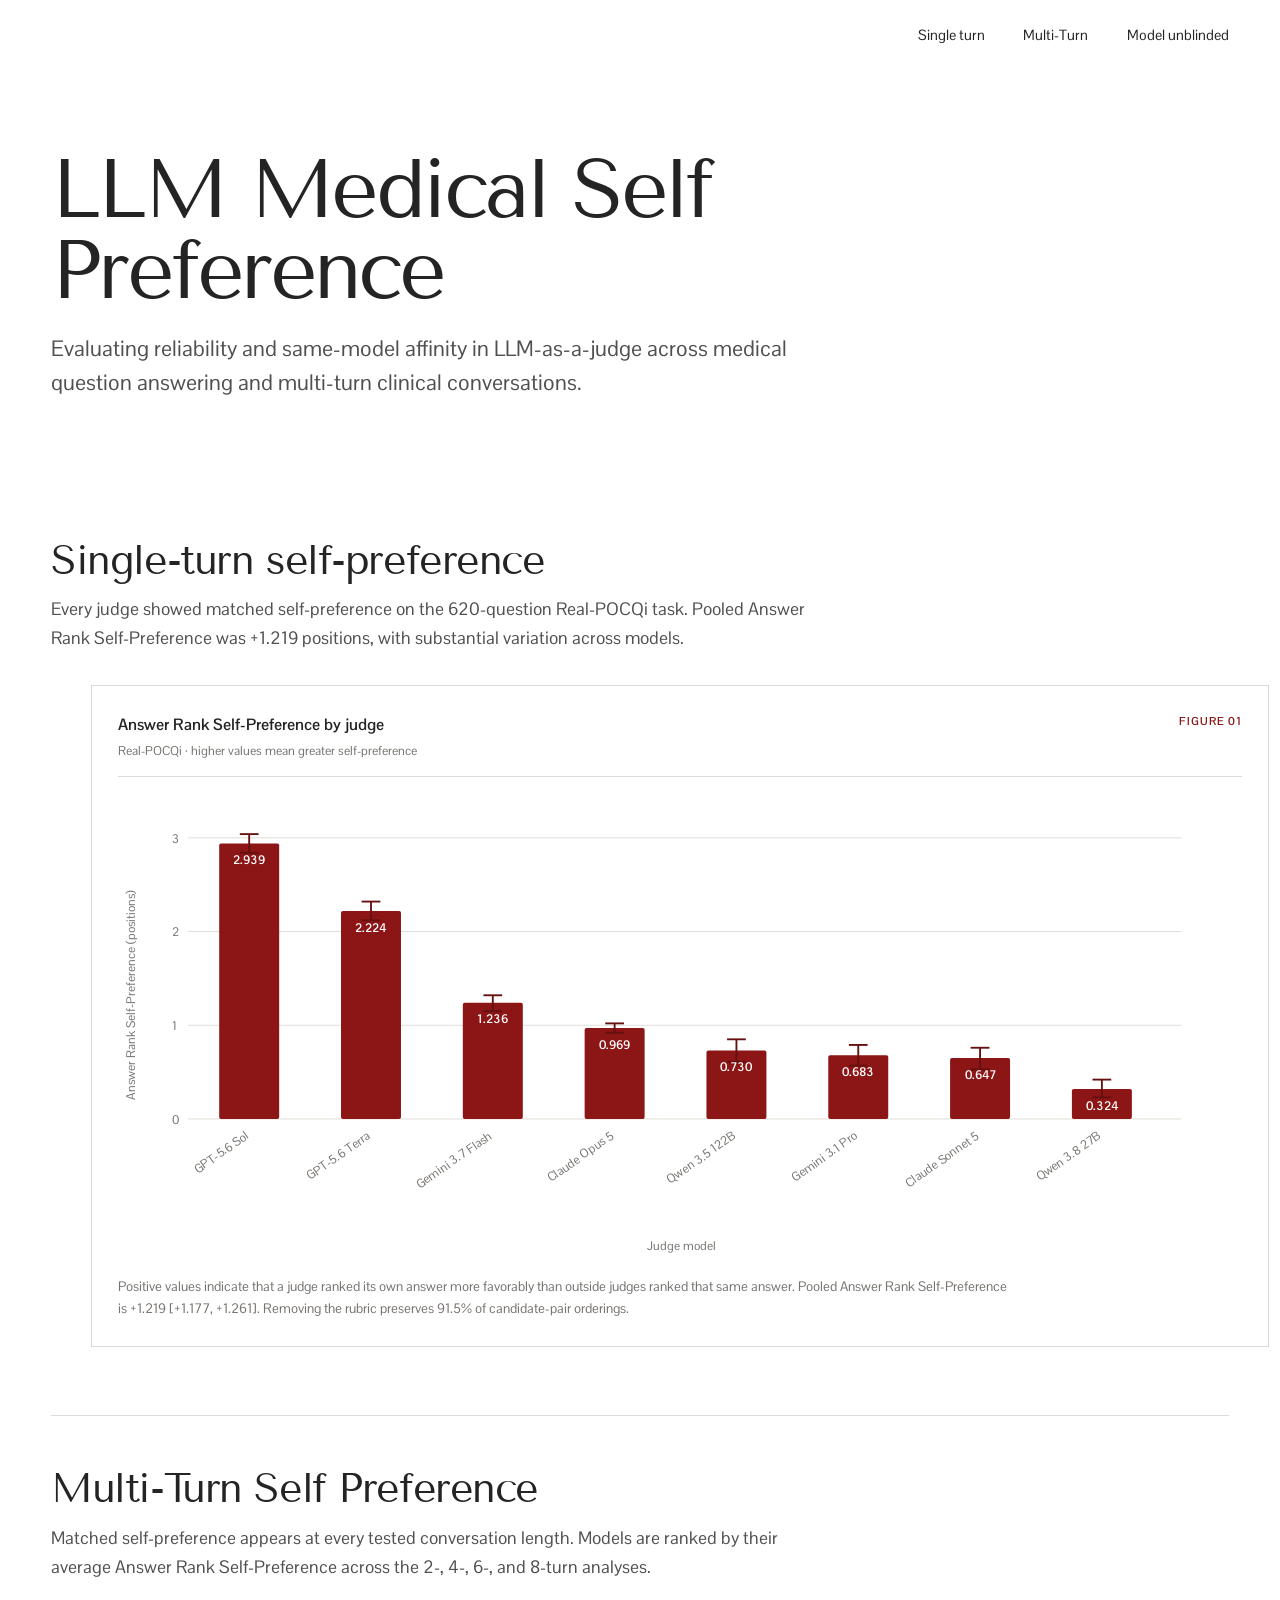
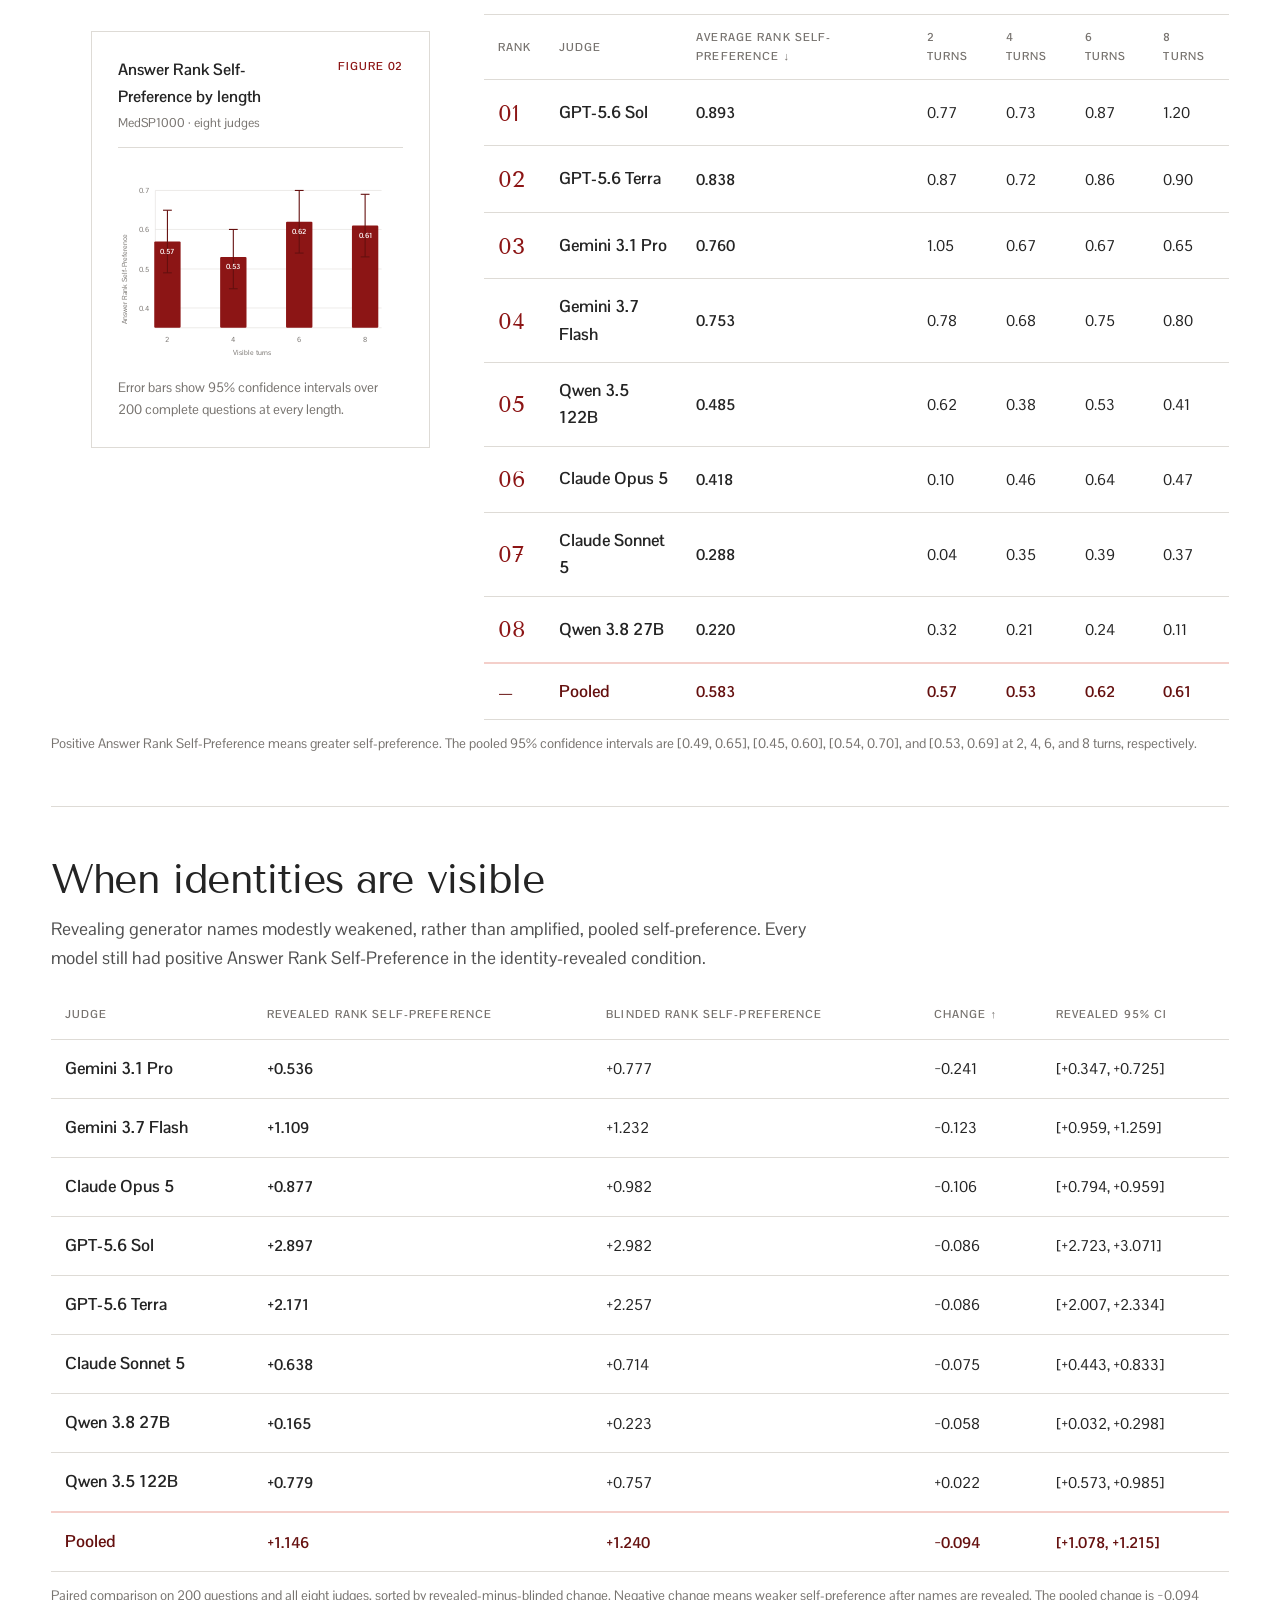
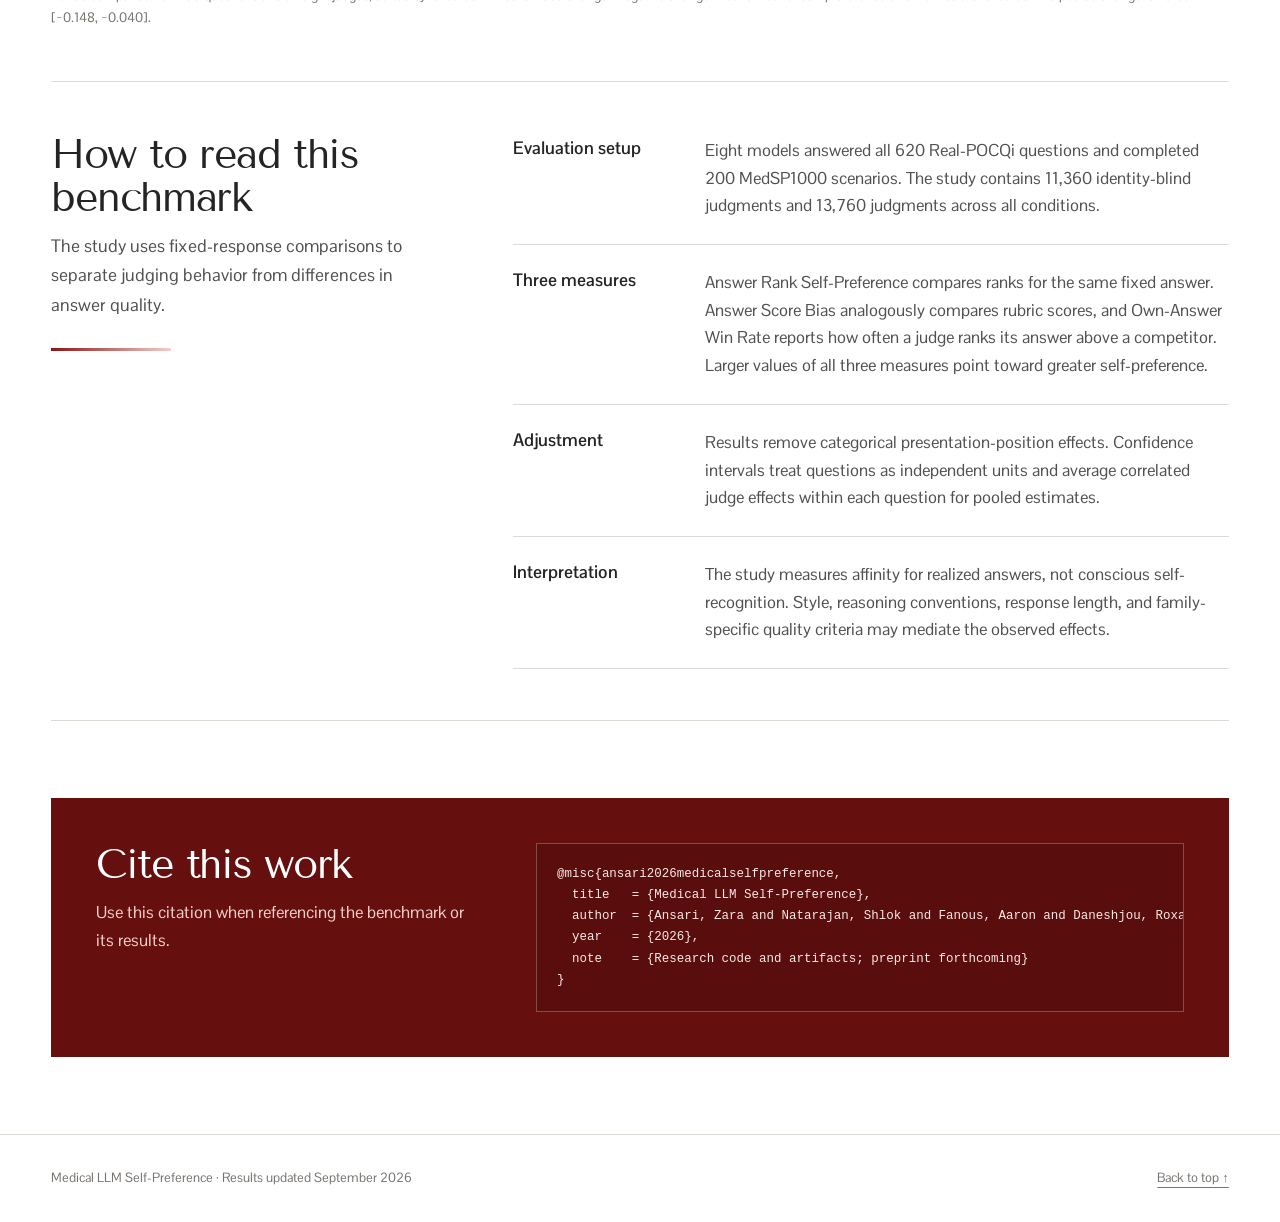
==== src/leaderboard/index.html @ d9c31283 "Update self-preference leaderboard results" ====
<!doctype html>
<html lang="en">
  <head>
    <meta charset="utf-8" />
    <meta name="viewport" content="width=device-width, initial-scale=1" />
    <meta
      name="description"
      content="Medical LLM self-preference results across Real-POCQi and MedSP1000."
    />
    <title>Self-Preference Leaderboard</title>
    <link rel="stylesheet" href="styles.css" />
  </head>
  <body>
    <a class="skip-link" href="#main-content">Skip to content</a>

    <header class="site-header">
      <nav class="site-nav" aria-label="Primary navigation">
        <a href="#single-turn">Single turn</a>
        <a href="#multi-turn">Multi-Turn</a>
        <a href="#unblinded">Model unblinded</a>
      </nav>
    </header>

    <main id="main-content">
      <section class="hero" id="top" aria-labelledby="page-title">
        <div class="hero__copy">
          <h1 id="page-title">LLM Medical Self Preference</h1>
          <p class="hero__intro">
            Evaluating reliability and same-model affinity in LLM-as-a-judge
            across medical question answering and multi-turn clinical conversations.
          </p>
        </div>
      </section>

      <section class="section" id="single-turn" aria-labelledby="single-turn-title">
        <div class="section-heading">
          <h2 id="single-turn-title">Single-turn self-preference</h2>
          <p>
            Every judge showed matched self-preference on the 620-question
            Real-POCQi task. Pooled Answer Rank Self-Preference was +1.219
            positions, with substantial variation across models.
          </p>
        </div>

        <figure class="figure-card figure-card--full">
          <figcaption>
            <span>
              <strong>Answer Rank Self-Preference by judge</strong>
              <small>Real-POCQi · higher values mean greater self-preference</small>
            </span>
            <span class="figure-number">Figure 01</span>
          </figcaption>

          <svg class="chart chart--wide" viewBox="0 0 1200 500" role="img" aria-labelledby="bar-title bar-desc">
            <title id="bar-title">Vertical bar chart of single-turn Answer Rank Self-Preference by model</title>
            <desc id="bar-desc">GPT-5.6 Sol has the largest Answer Rank Self-Preference at 2.939 positions and Qwen 3.8 27B the smallest at 0.324 positions. Error bars show 95% confidence intervals.</desc>
            <g class="chart__grid">
              <line x1="75" y1="350" x2="1135" y2="350" />
              <line x1="75" y1="250" x2="1135" y2="250" />
              <line x1="75" y1="150" x2="1135" y2="150" />
              <line x1="75" y1="50" x2="1135" y2="50" />
            </g>
            <g class="chart__bars">
              <rect class="bar bar--strong" x="108" y="56" width="64" height="294" rx="2" />
              <rect class="bar bar--strong" x="238" y="128" width="64" height="222" rx="2" />
              <rect class="bar bar--strong" x="368" y="226" width="64" height="124" rx="2" />
              <rect class="bar bar--strong" x="498" y="253" width="64" height="97" rx="2" />
              <rect class="bar bar--strong" x="628" y="277" width="64" height="73" rx="2" />
              <rect class="bar bar--strong" x="758" y="282" width="64" height="68" rx="2" />
              <rect class="bar bar--strong" x="888" y="285" width="64" height="65" rx="2" />
              <rect class="bar bar--strong" x="1018" y="318" width="64" height="32" rx="2" />
            </g>
            <g class="chart__intervals">
              <line x1="140" y1="46" x2="140" y2="66" /><line x1="130" y1="46" x2="150" y2="46" /><line x1="130" y1="66" x2="150" y2="66" />
              <line x1="270" y1="118" x2="270" y2="138" /><line x1="260" y1="118" x2="280" y2="118" /><line x1="260" y1="138" x2="280" y2="138" />
              <line x1="400" y1="218" x2="400" y2="235" /><line x1="390" y1="218" x2="410" y2="218" /><line x1="390" y1="235" x2="410" y2="235" />
              <line x1="530" y1="248" x2="530" y2="258" /><line x1="520" y1="248" x2="540" y2="248" /><line x1="520" y1="258" x2="540" y2="258" />
              <line x1="660" y1="265" x2="660" y2="289" /><line x1="650" y1="265" x2="670" y2="265" /><line x1="650" y1="289" x2="670" y2="289" />
              <line x1="790" y1="271" x2="790" y2="293" /><line x1="780" y1="271" x2="800" y2="271" /><line x1="780" y1="293" x2="800" y2="293" />
              <line x1="920" y1="274" x2="920" y2="297" /><line x1="910" y1="274" x2="930" y2="274" /><line x1="910" y1="297" x2="930" y2="297" />
              <line x1="1050" y1="308" x2="1050" y2="327" /><line x1="1040" y1="308" x2="1060" y2="308" /><line x1="1040" y1="327" x2="1060" y2="327" />
            </g>
            <g class="chart__bar-values">
              <text x="140" y="78">2.939</text><text x="270" y="150">2.224</text>
              <text x="400" y="248">1.236</text><text x="530" y="275">0.969</text>
              <text x="660" y="299">0.730</text><text x="790" y="304">0.683</text>
              <text x="920" y="307">0.647</text><text x="1050" y="340">0.324</text>
            </g>
            <g class="chart__labels">
              <text x="58" y="355">0</text><text x="58" y="255">1</text>
              <text x="58" y="155">2</text><text x="58" y="55">3</text>
              <text x="140" y="370" text-anchor="end" transform="rotate(-35 140 370)">GPT-5.6 Sol</text>
              <text x="270" y="370" text-anchor="end" transform="rotate(-35 270 370)">GPT-5.6 Terra</text>
              <text x="400" y="370" text-anchor="end" transform="rotate(-35 400 370)">Gemini 3.7 Flash</text>
              <text x="530" y="370" text-anchor="end" transform="rotate(-35 530 370)">Claude Opus 5</text>
              <text x="660" y="370" text-anchor="end" transform="rotate(-35 660 370)">Qwen 3.5 122B</text>
              <text x="790" y="370" text-anchor="end" transform="rotate(-35 790 370)">Gemini 3.1 Pro</text>
              <text x="920" y="370" text-anchor="end" transform="rotate(-35 920 370)">Claude Sonnet 5</text>
              <text x="1050" y="370" text-anchor="end" transform="rotate(-35 1050 370)">Qwen 3.8 27B</text>
              <text x="565" y="490">Judge model</text>
              <text transform="translate(18 330) rotate(-90)">Answer Rank Self-Preference (positions)</text>
            </g>
          </svg>
          <p class="figure-caption">
            Positive values indicate that a judge ranked its own answer more
            favorably than outside judges ranked that same answer. Pooled Answer
            Rank Self-Preference is +1.219 [+1.177, +1.261]. Removing the rubric
            preserves 91.5% of candidate-pair orderings.
          </p>
        </figure>
      </section>

      <section class="section" id="multi-turn" aria-labelledby="multi-turn-title">
        <div class="section-heading">
          <h2 id="multi-turn-title">Multi-Turn Self Preference</h2>
          <p>
            Matched self-preference appears at every tested conversation length.
            Models are ranked by their average Answer Rank Self-Preference
            across the 2-, 4-, 6-, and 8-turn analyses.
          </p>
        </div>

        <div class="result-layout">
          <figure class="figure-card">
            <figcaption>
              <span><strong>Answer Rank Self-Preference by length</strong><small>MedSP1000 · eight judges</small></span>
              <span class="figure-number">Figure 02</span>
            </figcaption>
            <svg class="chart" viewBox="0 0 520 360" role="img" aria-labelledby="turn-title turn-desc">
              <title id="turn-title">Bar chart of Answer Rank Self-Preference by visible conversation turns</title>
              <desc id="turn-desc">Answer Rank Self-Preference is 0.57 at two turns, 0.53 at four, 0.62 at six, and 0.61 at eight turns.</desc>
              <g class="chart__grid">
                <line x1="68" y1="50" x2="68" y2="300" /><line x1="68" y1="300" x2="480" y2="300" />
                <line x1="68" y1="264" x2="480" y2="264" /><line x1="68" y1="193" x2="480" y2="193" />
                <line x1="68" y1="121" x2="480" y2="121" /><line x1="68" y1="50" x2="480" y2="50" />
              </g>
              <g class="chart__bars">
                <rect class="bar bar--strong" x="66" y="143" width="48" height="157" rx="2" />
                <rect class="bar bar--strong" x="186" y="171" width="48" height="129" rx="2" />
                <rect class="bar bar--strong" x="306" y="107" width="48" height="193" rx="2" />
                <rect class="bar bar--strong" x="426" y="114" width="48" height="186" rx="2" />
              </g>
              <g class="chart__intervals">
                <line x1="90" y1="86" x2="90" y2="200" /><line x1="82" y1="86" x2="98" y2="86" /><line x1="82" y1="200" x2="98" y2="200" />
                <line x1="210" y1="121" x2="210" y2="229" /><line x1="202" y1="121" x2="218" y2="121" /><line x1="202" y1="229" x2="218" y2="229" />
                <line x1="330" y1="50" x2="330" y2="164" /><line x1="322" y1="50" x2="338" y2="50" /><line x1="322" y1="164" x2="338" y2="164" />
                <line x1="450" y1="57" x2="450" y2="171" /><line x1="442" y1="57" x2="458" y2="57" /><line x1="442" y1="171" x2="458" y2="171" />
              </g>
              <g class="chart__bar-values">
                <text x="90" y="165">0.57</text><text x="210" y="193">0.53</text>
                <text x="330" y="129">0.62</text><text x="450" y="136">0.61</text>
              </g>
              <g class="chart__labels">
                <text x="38" y="269">0.4</text><text x="38" y="198">0.5</text>
                <text x="38" y="126">0.6</text><text x="38" y="55">0.7</text>
                <text x="86" y="326">2</text><text x="206" y="326">4</text>
                <text x="326" y="326">6</text><text x="446" y="326">8</text>
                <text x="210" y="350">Visible turns</text>
                <text transform="translate(17 294) rotate(-90)">Answer Rank Self-Preference</text>
              </g>
            </svg>
            <p class="figure-caption">Error bars show 95% confidence intervals over 200 complete questions at every length.</p>
          </figure>

          <div class="table-wrap table-wrap--compact" tabindex="0" aria-label="Scrollable multi-turn results table">
            <table class="compact-table">
              <thead><tr><th scope="col">Rank</th><th scope="col">Judge</th><th scope="col" aria-sort="descending">Average rank self-preference ↓</th><th scope="col">2 turns</th><th scope="col">4 turns</th><th scope="col">6 turns</th><th scope="col">8 turns</th></tr></thead>
              <tbody>
                <tr><td><span class="rank">01</span></td><th scope="row">GPT-5.6 Sol</th><td><strong>0.893</strong></td><td>0.77</td><td>0.73</td><td>0.87</td><td>1.20</td></tr>
                <tr><td><span class="rank">02</span></td><th scope="row">GPT-5.6 Terra</th><td><strong>0.838</strong></td><td>0.87</td><td>0.72</td><td>0.86</td><td>0.90</td></tr>
                <tr><td><span class="rank">03</span></td><th scope="row">Gemini 3.1 Pro</th><td><strong>0.760</strong></td><td>1.05</td><td>0.67</td><td>0.67</td><td>0.65</td></tr>
                <tr><td><span class="rank">04</span></td><th scope="row">Gemini 3.7 Flash</th><td><strong>0.753</strong></td><td>0.78</td><td>0.68</td><td>0.75</td><td>0.80</td></tr>
                <tr><td><span class="rank">05</span></td><th scope="row">Qwen 3.5 122B</th><td><strong>0.485</strong></td><td>0.62</td><td>0.38</td><td>0.53</td><td>0.41</td></tr>
                <tr><td><span class="rank">06</span></td><th scope="row">Claude Opus 5</th><td><strong>0.418</strong></td><td>0.10</td><td>0.46</td><td>0.64</td><td>0.47</td></tr>
                <tr><td><span class="rank">07</span></td><th scope="row">Claude Sonnet 5</th><td><strong>0.288</strong></td><td>0.04</td><td>0.35</td><td>0.39</td><td>0.37</td></tr>
                <tr><td><span class="rank">08</span></td><th scope="row">Qwen 3.8 27B</th><td><strong>0.220</strong></td><td>0.32</td><td>0.21</td><td>0.24</td><td>0.11</td></tr>
                <tr class="table-total"><td>—</td><th scope="row">Pooled</th><td><strong>0.583</strong></td><td>0.57</td><td>0.53</td><td>0.62</td><td>0.61</td></tr>
              </tbody>
            </table>
          </div>
        </div>
        <p class="table-note">Positive Answer Rank Self-Preference means greater self-preference. The pooled 95% confidence intervals are [0.49, 0.65], [0.45, 0.60], [0.54, 0.70], and [0.53, 0.69] at 2, 4, 6, and 8 turns, respectively.</p>
      </section>

      <section class="section" id="unblinded" aria-labelledby="unblinded-title">
        <div class="section-heading">
          <h2 id="unblinded-title">When identities are visible</h2>
          <p>
            Revealing generator names modestly weakened, rather than amplified,
            pooled self-preference. Every model still had positive Answer Rank
            Self-Preference in the identity-revealed condition.
          </p>
        </div>

        <div class="table-wrap" tabindex="0" aria-label="Scrollable unblinded comparison table">
          <table>
            <thead><tr><th scope="col">Judge</th><th scope="col">Revealed rank self-preference</th><th scope="col">Blinded rank self-preference</th><th scope="col" aria-sort="ascending">Change ↑</th><th scope="col">Revealed 95% CI</th></tr></thead>
            <tbody>
              <tr><th scope="row">Gemini 3.1 Pro</th><td><strong>+0.536</strong></td><td>+0.777</td><td>−0.241</td><td>[+0.347, +0.725]</td></tr>
              <tr><th scope="row">Gemini 3.7 Flash</th><td><strong>+1.109</strong></td><td>+1.232</td><td>−0.123</td><td>[+0.959, +1.259]</td></tr>
              <tr><th scope="row">Claude Opus 5</th><td><strong>+0.877</strong></td><td>+0.982</td><td>−0.106</td><td>[+0.794, +0.959]</td></tr>
              <tr><th scope="row">GPT-5.6 Sol</th><td><strong>+2.897</strong></td><td>+2.982</td><td>−0.086</td><td>[+2.723, +3.071]</td></tr>
              <tr><th scope="row">GPT-5.6 Terra</th><td><strong>+2.171</strong></td><td>+2.257</td><td>−0.086</td><td>[+2.007, +2.334]</td></tr>
              <tr><th scope="row">Claude Sonnet 5</th><td><strong>+0.638</strong></td><td>+0.714</td><td>−0.075</td><td>[+0.443, +0.833]</td></tr>
              <tr><th scope="row">Qwen 3.8 27B</th><td><strong>+0.165</strong></td><td>+0.223</td><td>−0.058</td><td>[+0.032, +0.298]</td></tr>
              <tr><th scope="row">Qwen 3.5 122B</th><td><strong>+0.779</strong></td><td>+0.757</td><td>+0.022</td><td>[+0.573, +0.985]</td></tr>
              <tr class="table-total"><th scope="row">Pooled</th><td><strong>+1.146</strong></td><td>+1.240</td><td>−0.094</td><td>[+1.078, +1.215]</td></tr>
            </tbody>
          </table>
        </div>
        <p class="table-note">Paired comparison on 200 questions and all eight judges, sorted by revealed-minus-blinded change. Negative change means weaker self-preference after names are revealed. The pooled change is −0.094 [−0.148, −0.040].</p>
      </section>

      <section class="section methods" id="methodology" aria-labelledby="methods-title">
        <div class="methods__heading">
          <h2 id="methods-title">How to read this benchmark</h2>
          <p>
            The study uses fixed-response comparisons to separate judging
            behavior from differences in answer quality.
          </p>
        </div>

        <div class="methods__content">
          <article>
            <h3>Evaluation setup</h3>
            <p>
              Eight models answered all 620 Real-POCQi questions and completed
              200 MedSP1000 scenarios. The study contains 11,360 identity-blind
              judgments and 13,760 judgments across all conditions.
            </p>
          </article>
          <article>
            <h3>Three measures</h3>
            <p>
              Answer Rank Self-Preference compares ranks for the same fixed
              answer. Answer Score Bias analogously compares rubric scores, and
              Own-Answer Win Rate reports how often a judge ranks its answer
              above a competitor. Larger values of all three measures point
              toward greater self-preference.
            </p>
          </article>
          <article>
            <h3>Adjustment</h3>
            <p>
              Results remove categorical presentation-position effects. Confidence
              intervals treat questions as independent units and average correlated
              judge effects within each question for pooled estimates.
            </p>
          </article>
          <article>
            <h3>Interpretation</h3>
            <p>
              The study measures affinity for realized answers, not conscious
              self-recognition. Style, reasoning conventions, response length, and
              family-specific quality criteria may mediate the observed effects.
            </p>
          </article>
        </div>
      </section>

      <section class="citation" aria-labelledby="citation-title">
        <div>
          <h2 id="citation-title">Cite this work</h2>
          <p class="citation__intro">
            Use this citation when referencing the benchmark or its results.
          </p>
        </div>
        <pre><code>@misc{ansari2026medicalselfpreference,
  title   = {Medical LLM Self-Preference},
  author  = {Ansari, Zara and Natarajan, Shlok and Fanous, Aaron and Daneshjou, Roxana},
  year    = {2026},
  note    = {Research code and artifacts; preprint forthcoming}
}</code></pre>
      </section>
    </main>

    <footer class="site-footer">
      <p>Medical LLM Self-Preference · Results updated September 2026</p>
      <a href="#top">Back to top ↑</a>
    </footer>
  </body>
</html>
---- src/leaderboard/styles.css ----
@import url("https://fonts.googleapis.com/css2?family=Pontano+Sans:wght@400;600;700&family=Tenor+Sans&display=swap");

:root {
  --cardinal: #8c1515;
  --cardinal-dark: #65100f;
  --cardinal-soft: #f4cfca;
  --ink: #242424;
  --body: #505050;
  --muted: #77736f;
  --line: #dedbd6;
  --wash: #f7f6f3;
  --white: #ffffff;
  --display: "Tenor Sans", "Helvetica Neue", Arial, sans-serif;
  --sans: "Pontano Sans", "Helvetica Neue", Arial, sans-serif;
  --page-pad: clamp(1.25rem, 4vw, 4.5rem);
  --content: 90rem;
}

*,
*::before,
*::after {
  box-sizing: border-box;
}

html {
  scroll-behavior: smooth;
}

body {
  margin: 0;
  color: var(--ink);
  background: var(--white);
  font-family: var(--sans);
  font-size: 1.05rem;
  line-height: 1.65;
  -webkit-font-smoothing: antialiased;
}

a {
  color: inherit;
}

.skip-link {
  position: fixed;
  top: 1rem;
  left: 1rem;
  z-index: 20;
  padding: 0.65rem 1rem;
  color: var(--white);
  background: var(--cardinal);
  transform: translateY(-180%);
}

.skip-link:focus {
  transform: translateY(0);
}

.site-header {
  width: min(100%, var(--content));
  min-height: 4.5rem;
  margin: 0 auto;
  padding: 0.75rem var(--page-pad);
  display: flex;
  align-items: center;
  justify-content: flex-end;
  gap: 2rem;
  overflow-x: auto;
}

.site-nav {
  display: flex;
  align-items: center;
  gap: clamp(1rem, 3vw, 2.5rem);
  font-size: 0.9rem;
  white-space: nowrap;
}

.site-nav a {
  padding: 0.35rem 0;
  text-decoration-color: transparent;
  text-underline-offset: 0.35rem;
  transition: color 160ms ease, text-decoration-color 160ms ease;
}

.site-nav a:hover,
.site-nav a:focus-visible {
  color: var(--cardinal);
  text-decoration-color: var(--cardinal);
}

main,
.site-footer {
  width: min(100%, var(--content));
  margin-inline: auto;
  padding-inline: var(--page-pad);
}

.hero {
  min-height: auto;
  padding: clamp(3rem, 6vw, 5rem) 0 clamp(3.5rem, 7vw, 5.5rem);
}

h1,
h2,
h3,
p {
  margin-top: 0;
}

h1,
h2 {
  font-family: var(--display);
  font-weight: 400;
}

h1 {
  max-width: 18ch;
  margin-bottom: 1.25rem;
  font-size: clamp(3rem, 6.5vw, 6.6rem);
  letter-spacing: -0.045em;
  line-height: 0.98;
}

h2 {
  margin-bottom: 0;
  font-size: clamp(2rem, 3.2vw, 3.4rem);
  letter-spacing: -0.035em;
  line-height: 1.05;
}

h3 {
  margin-bottom: 0.8rem;
  font-size: 1.1rem;
  line-height: 1.35;
}

.hero__intro {
  max-width: 48rem;
  margin-bottom: 0;
  color: var(--body);
  font-size: clamp(1.15rem, 1.7vw, 1.55rem);
  line-height: 1.55;
}

.section {
  padding: clamp(2.5rem, 4vw, 4rem) 0;
  border-bottom: 1px solid var(--line);
}

.section-heading {
  margin-bottom: clamp(1.5rem, 2.5vw, 2.25rem);
}

.section-heading > p {
  max-width: 48rem;
  margin-top: 0.85rem;
  margin-bottom: 0;
  color: var(--body);
  font-size: 1.1rem;
}

.table-wrap {
  overflow-x: auto;
  outline: none;
}

.table-wrap:focus-visible {
  box-shadow: 0 0 0 3px var(--cardinal-soft);
}

table {
  width: 100%;
  min-width: 62rem;
  border-collapse: collapse;
  font-size: 0.95rem;
}

th,
td {
  padding: 0.95rem 0.85rem;
  text-align: left;
  border-bottom: 1px solid var(--line);
}

thead th {
  padding-top: 0;
  color: var(--muted);
  font-size: 0.7rem;
  font-weight: 700;
  letter-spacing: 0.1em;
  text-transform: uppercase;
}

tbody th {
  font-size: 1.05rem;
}

tbody tr {
  transition: background-color 160ms ease;
}

tbody tr:hover {
  background: var(--wash);
}

.rank {
  color: var(--cardinal);
  font-family: var(--display);
  font-size: 1.45rem;
}

.metric strong,
.metric small {
  display: block;
}

.metric strong {
  color: var(--cardinal);
}

.metric small {
  margin-top: 0.15rem;
  color: var(--muted);
  font-size: 0.72rem;
  white-space: nowrap;
}

.status {
  display: inline-block;
  min-width: 6rem;
  padding: 0.24rem 0.55rem;
  border: 1px solid var(--line);
  border-radius: 999px;
  color: var(--muted);
  font-size: 0.72rem;
  text-align: center;
}

.table-note,
.figure-caption {
  color: var(--muted);
  font-size: 0.84rem;
}

.table-note {
  margin: 0.8rem 0 0;
}

.figure-grid {
  display: grid;
  grid-template-columns: 1.25fr 0.75fr;
  gap: 1.25rem;
}

.figure-card {
  min-width: 0;
  padding: clamp(1.1rem, 2vw, 1.75rem);
  border: 1px solid var(--line);
  background: var(--white);
}

.figure-card--full {
  width: 100%;
}

.figure-card figcaption {
  min-height: 3.5rem;
  padding-bottom: 0.85rem;
  display: flex;
  justify-content: space-between;
  gap: 2rem;
  border-bottom: 1px solid var(--line);
}

.figure-card figcaption strong,
.figure-card figcaption small {
  display: block;
}

.figure-card figcaption strong {
  font-size: 1rem;
}

.figure-card figcaption small {
  margin-top: 0.2rem;
  color: var(--muted);
  font-size: 0.78rem;
}

.figure-number {
  flex: 0 0 auto;
  color: var(--cardinal);
  font-size: 0.7rem;
  font-weight: 700;
  letter-spacing: 0.08em;
  text-transform: uppercase;
}

.chart {
  width: 100%;
  height: auto;
  margin: 0.9rem 0 0.5rem;
  overflow: visible;
}

.chart--wide {
  max-width: none;
  margin-inline: auto;
}

.chart__grid line {
  stroke: var(--line);
  stroke-width: 1;
}

.chart__grid .chart__zero {
  stroke: var(--ink);
  stroke-dasharray: 4 5;
}

.chart__labels {
  fill: var(--muted);
  font-family: var(--sans);
  font-size: 13px;
}

.bar {
  fill: var(--cardinal-soft);
}

.bar--strong {
  fill: var(--cardinal);
}

.bar--negative {
  fill: #a5a29c;
}

.chart__values {
  fill: var(--cardinal-dark);
  font-family: var(--sans);
  font-size: 12px;
  font-weight: 700;
}

.chart__bar-values {
  fill: var(--white);
  font-family: var(--sans);
  font-size: 13px;
  font-weight: 700;
  text-anchor: middle;
}

.chart__intervals line {
  stroke: var(--cardinal-dark);
  stroke-width: 2;
}

.figure-caption {
  max-width: 56rem;
  margin: 0;
}

.result-summary {
  margin-top: 1.25rem;
  display: grid;
  grid-template-columns: repeat(3, 1fr);
  border-top: 1px solid var(--line);
  border-bottom: 1px solid var(--line);
}

.result-summary p {
  margin: 0;
  padding: 1.5rem;
  color: var(--body);
  font-size: 0.88rem;
}

.result-summary p + p {
  border-left: 1px solid var(--line);
}

.result-summary strong,
.result-summary span {
  display: block;
}

.result-layout {
  display: grid;
  grid-template-columns: minmax(18rem, 0.72fr) minmax(32rem, 1.28fr);
  gap: 0.9rem;
  align-items: start;
}

.table-wrap--compact {
  border-top: 1px solid var(--line);
}

.compact-table {
  min-width: 44rem;
}

.compact-table th,
.compact-table td {
  padding-block: 0.85rem;
}

.table-total th,
.table-total td {
  color: var(--cardinal-dark);
  font-weight: 700;
  border-top: 2px solid var(--cardinal-soft);
}

.result-summary strong {
  margin-bottom: 0.25rem;
  color: var(--cardinal);
  font-family: var(--display);
  font-size: 1.25rem;
  font-weight: 400;
}

.result-summary span {
  margin-top: 0.2rem;
  color: var(--muted);
  font-size: 0.76rem;
}

.methods {
  display: grid;
  grid-template-columns: minmax(17rem, 0.7fr) minmax(0, 1.3fr);
  gap: clamp(2.5rem, 6vw, 6rem);
}

.methods__heading {
  position: relative;
}

.methods__heading > p {
  max-width: 32rem;
  margin: 0.85rem 0 0;
  color: var(--body);
  font-size: 1.1rem;
}

.methods__heading::after {
  content: "";
  display: block;
  width: 7.5rem;
  height: 3px;
  margin-top: 1.75rem;
  background: linear-gradient(90deg, var(--cardinal), var(--cardinal-soft));
}

.methods__content article {
  padding: 0.25rem 0 1.5rem;
  display: grid;
  grid-template-columns: 10rem 1fr;
  gap: 2rem;
  border-bottom: 1px solid var(--line);
}

.methods__content article + article {
  padding-top: 1.5rem;
}

.methods__content h3,
.methods__content p {
  margin-bottom: 0;
}

.methods__content p {
  color: var(--body);
}

.citation {
  margin: clamp(3.5rem, 6vw, 6rem) 0;
  padding: clamp(1.75rem, 3.5vw, 3rem);
  display: grid;
  grid-template-columns: 0.75fr 1.25fr;
  gap: clamp(2rem, 4vw, 4rem);
  align-items: start;
  color: var(--white);
  background: var(--cardinal-dark);
}

.citation h2 {
  font-size: clamp(2rem, 3.2vw, 3.2rem);
}

.citation__intro {
  max-width: 28rem;
  margin: 0.85rem 0 0;
  color: var(--cardinal-soft);
}

.citation pre {
  max-width: 100%;
  margin: 0;
  padding: 1.25rem;
  overflow-x: auto;
  border: 1px solid rgb(255 255 255 / 25%);
  color: #fae9e6;
  background: rgb(0 0 0 / 12%);
  font-size: 0.78rem;
  line-height: 1.7;
}

.site-footer {
  min-height: 5.5rem;
  padding-top: 1.25rem;
  padding-bottom: 1.25rem;
  display: flex;
  align-items: center;
  justify-content: space-between;
  gap: 2rem;
  border-top: 1px solid var(--line);
  color: var(--muted);
  font-size: 0.82rem;
}

.site-footer p {
  margin: 0;
}

.site-footer a {
  text-underline-offset: 0.3rem;
}

:focus-visible {
  outline: 2px solid var(--cardinal);
  outline-offset: 4px;
}

@media (max-width: 900px) {
  .section-heading,
  .methods,
  .citation {
    grid-template-columns: 1fr;
  }

  .hero {
    min-height: auto;
  }

  .figure-grid {
    grid-template-columns: 1fr;
  }

  .result-summary {
    grid-template-columns: 1fr;
  }

  .result-layout {
    grid-template-columns: 1fr;
  }

  .result-summary p + p {
    border-top: 1px solid var(--line);
    border-left: 0;
  }

  .methods {
    gap: 2.5rem;
  }

  .citation {
    gap: 2rem;
  }
}

@media (max-width: 640px) {
  body {
    font-size: 1rem;
  }

  .site-header {
    min-height: 4rem;
  }

  .hero {
    padding-top: 2.5rem;
  }

  h1 {
    font-size: clamp(2.8rem, 14vw, 4.5rem);
  }

  .section {
    padding-block: 3.5rem;
  }

  .section-heading {
    margin-bottom: 2rem;
  }

  .methods__content article {
    grid-template-columns: 1fr;
    gap: 0.75rem;
  }

  .citation {
    margin-inline: calc(var(--page-pad) * -1);
  }

  .site-footer {
    align-items: flex-start;
    flex-direction: column;
    gap: 0.5rem;
  }
}

@media (prefers-reduced-motion: reduce) {
  html {
    scroll-behavior: auto;
  }

  *,
  *::before,
  *::after {
    transition-duration: 0.01ms !important;
  }
}

@media print {
  .site-nav,
  .skip-link,
  .site-footer a {
    display: none;
  }

  .section,
  .citation {
    break-inside: avoid;
  }

  .citation {
    color: var(--ink);
    border: 1px solid var(--line);
    background: var(--white);
  }
}
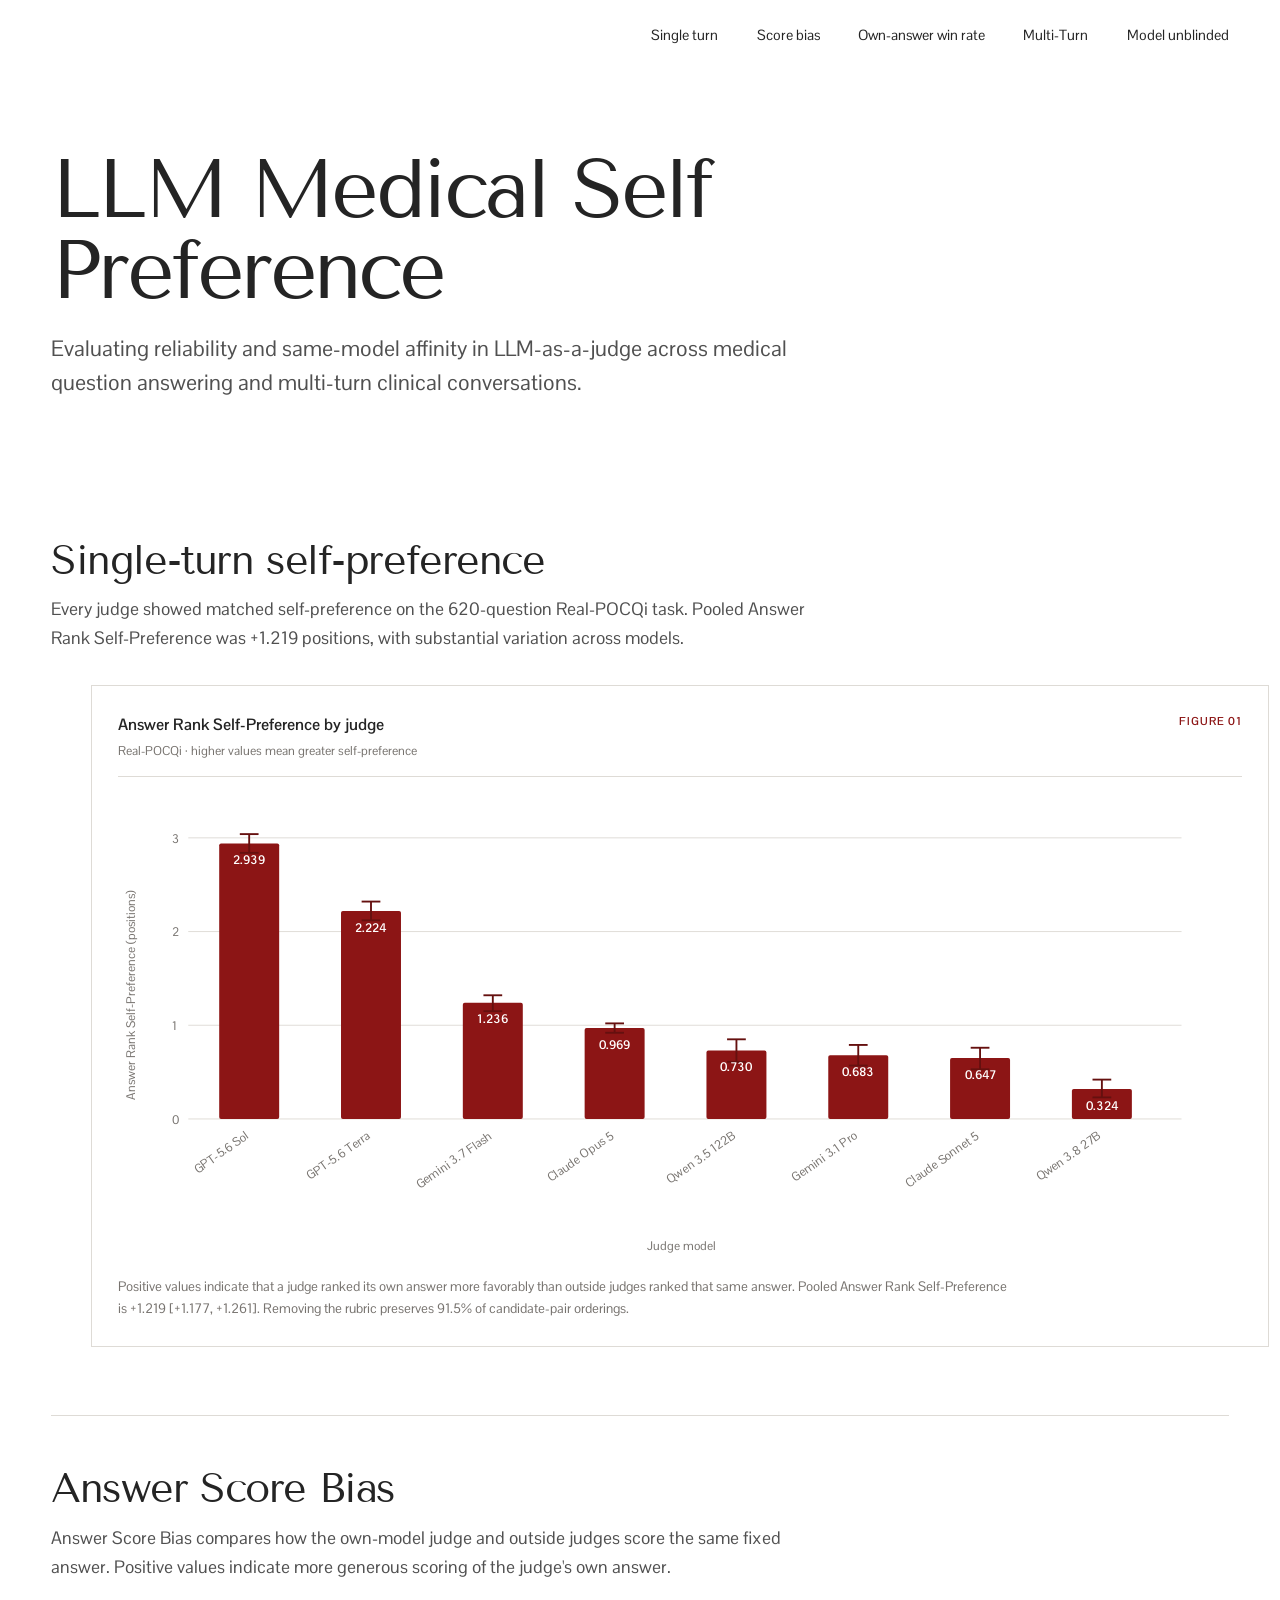
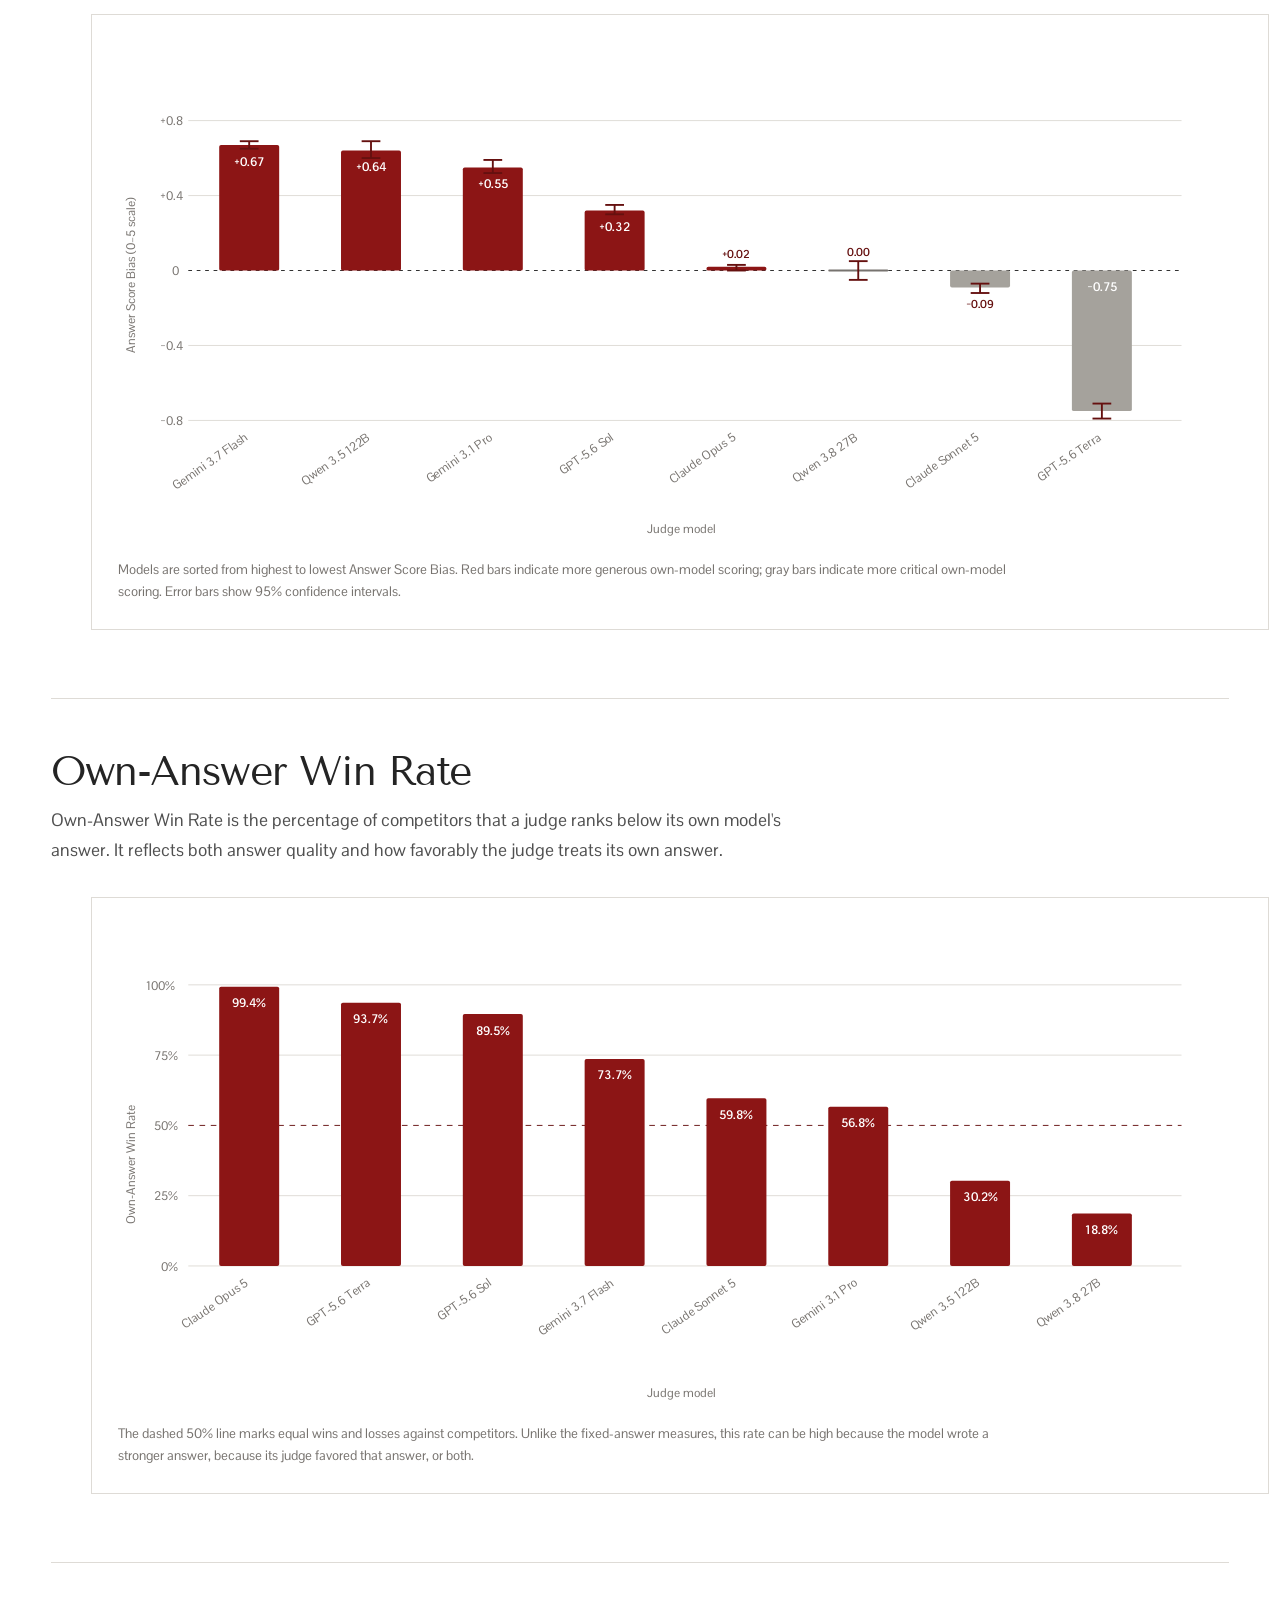
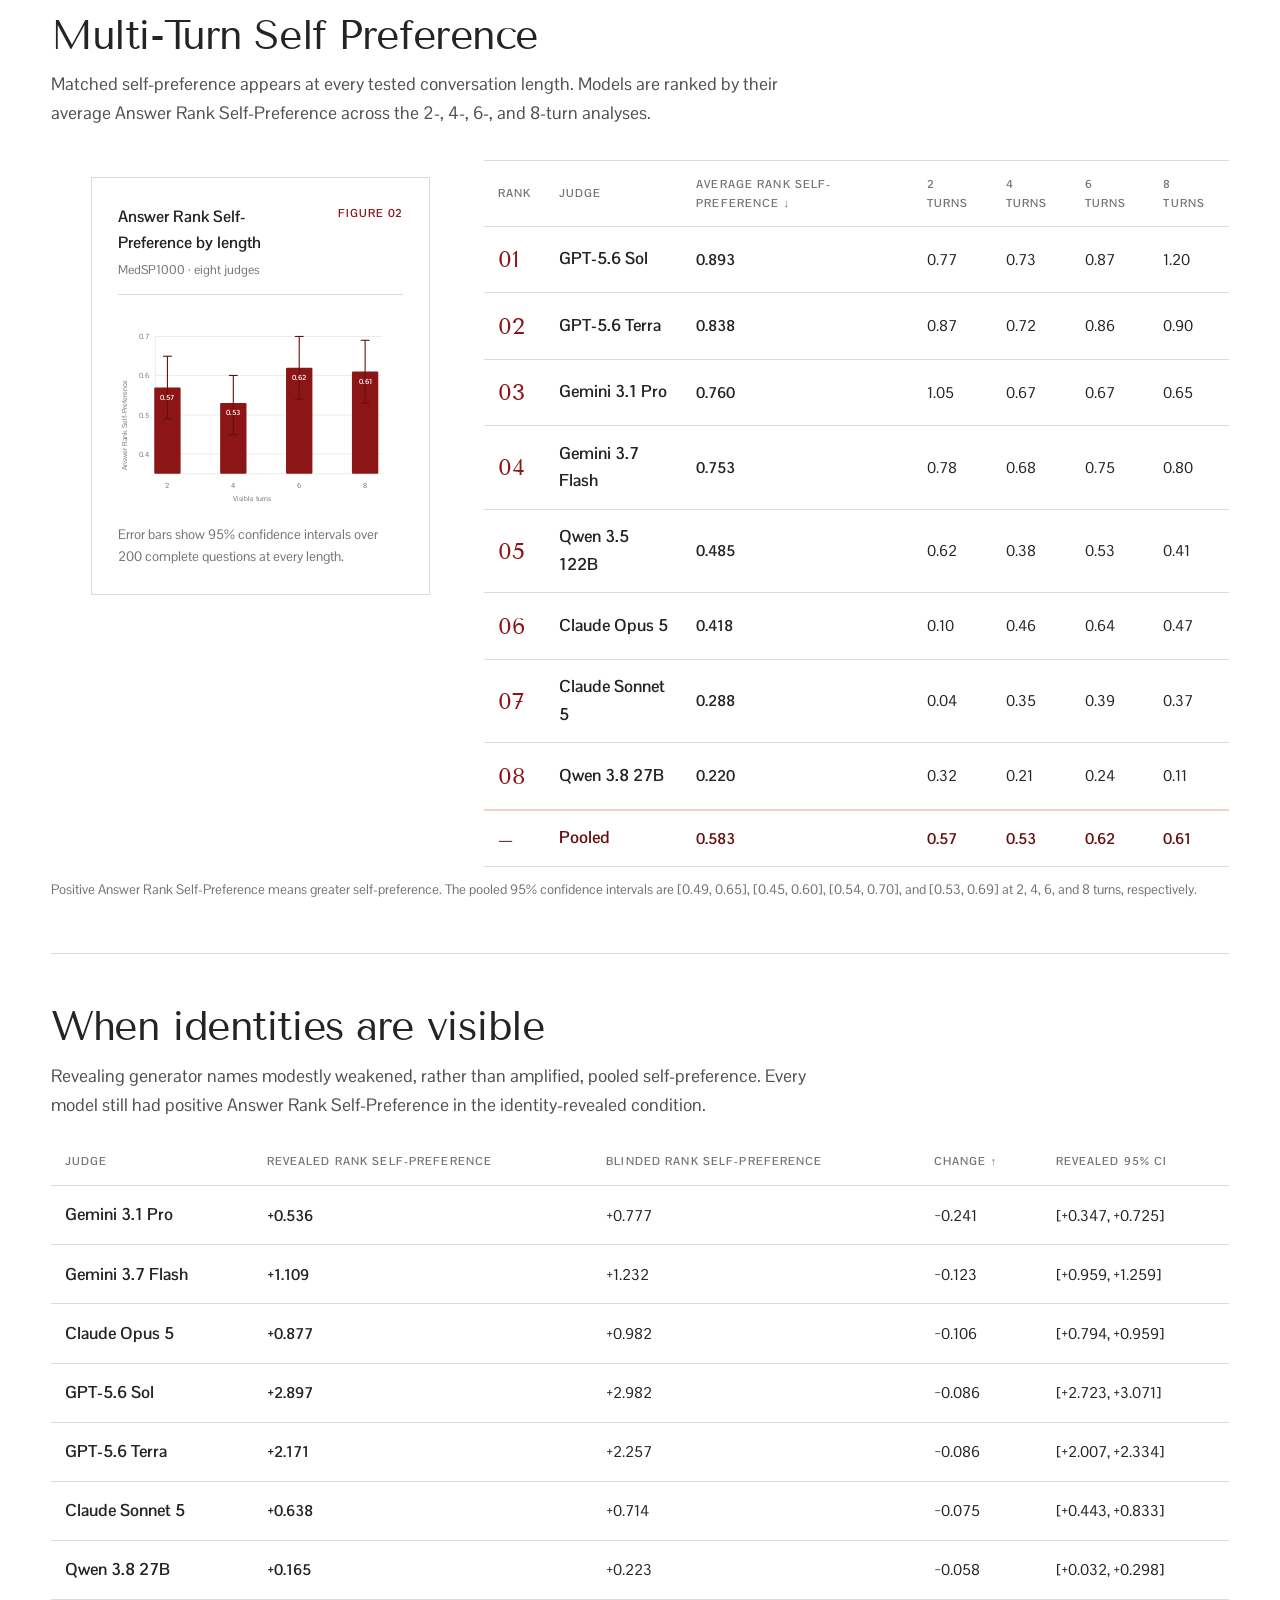
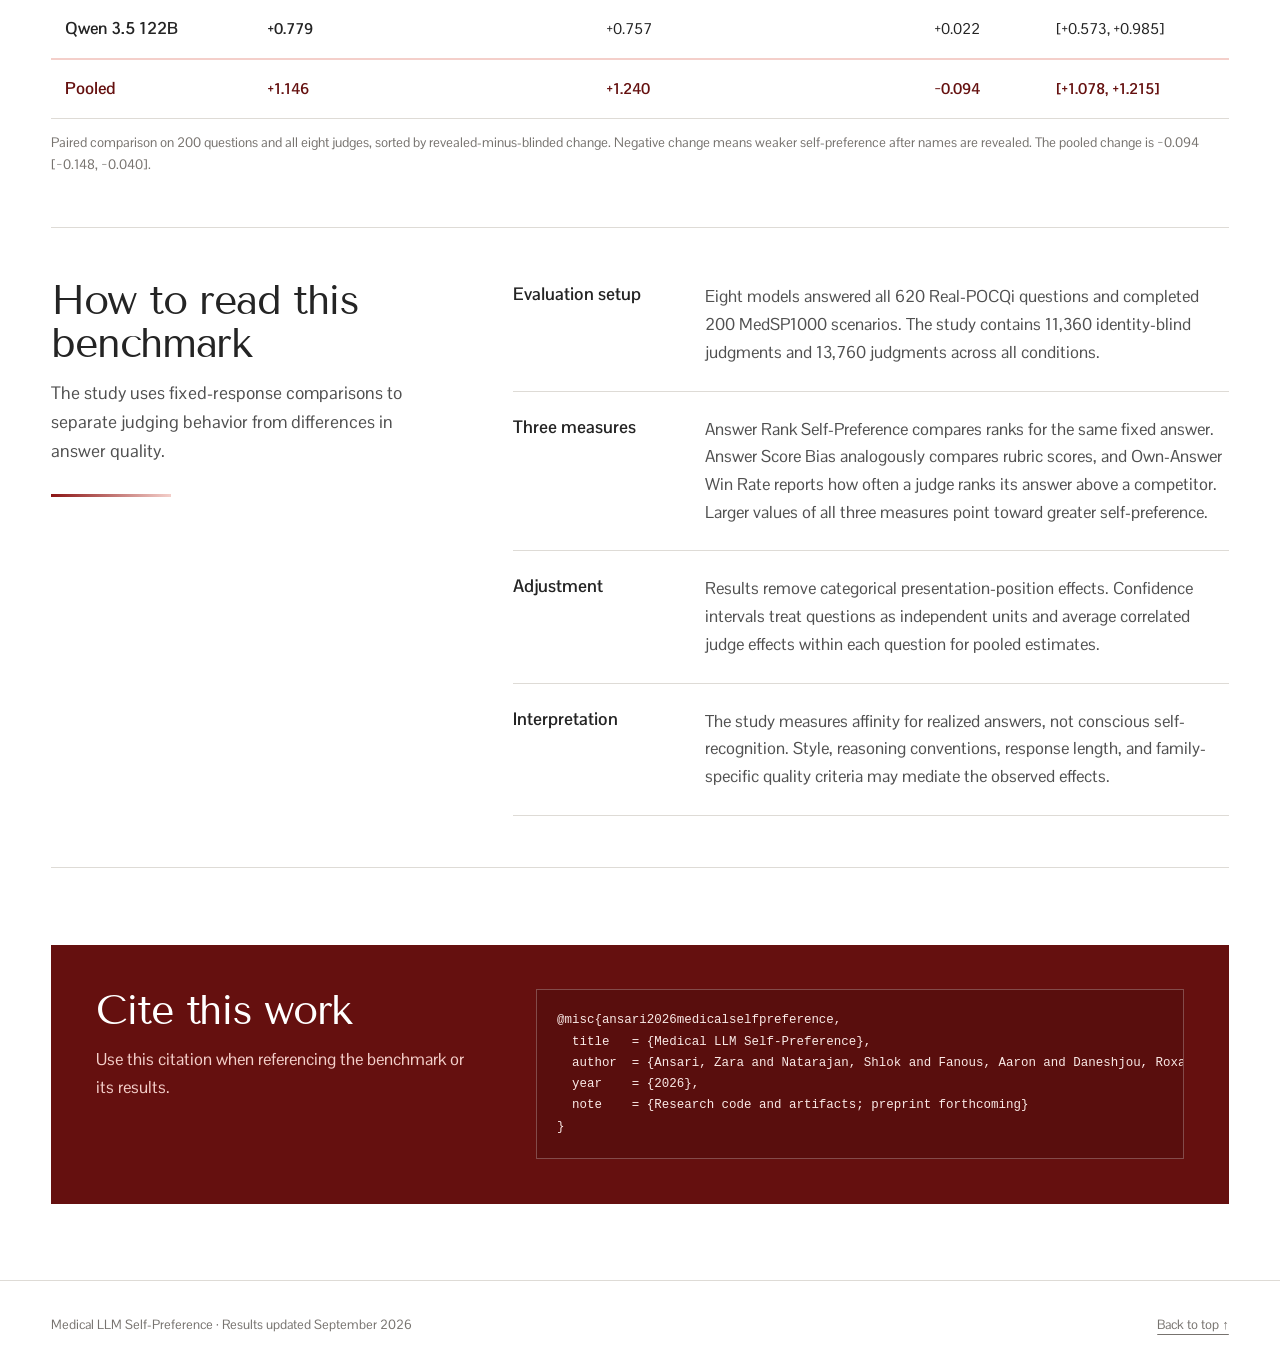
==== commit 7316667c: "Add score bias and win rate leaderboard sections" ====
--- a/src/leaderboard/index.html
+++ b/src/leaderboard/index.html
@@ -16,6 +16,8 @@
     <header class="site-header">
       <nav class="site-nav" aria-label="Primary navigation">
         <a href="#single-turn">Single turn</a>
+        <a href="#score-bias">Score bias</a>
+        <a href="#own-answer-win-rate">Own-answer win rate</a>
         <a href="#multi-turn">Multi-Turn</a>
         <a href="#unblinded">Model unblinded</a>
       </nav>
@@ -106,6 +108,140 @@
             favorably than outside judges ranked that same answer. Pooled Answer
             Rank Self-Preference is +1.219 [+1.177, +1.261]. Removing the rubric
             preserves 91.5% of candidate-pair orderings.
+          </p>
+        </figure>
+      </section>
+
+      <section class="section" id="score-bias" aria-labelledby="score-bias-title">
+        <div class="section-heading">
+          <h2 id="score-bias-title">Answer Score Bias</h2>
+          <p>
+            Answer Score Bias compares how the own-model judge and outside
+            judges score the same fixed answer. Positive values indicate more
+            generous scoring of the judge's own answer.
+          </p>
+        </div>
+
+        <figure class="figure-card figure-card--full">
+          <svg class="chart chart--wide" viewBox="0 0 1200 520" role="img" aria-labelledby="score-chart-title score-chart-desc">
+            <title id="score-chart-title">Vertical bar chart of Real-POCQi Answer Score Bias by judge</title>
+            <desc id="score-chart-desc">Answer Score Bias ranges from positive 0.67 for Gemini 3.7 Flash to negative 0.75 for GPT-5.6 Terra. Error bars show 95% confidence intervals.</desc>
+            <g class="chart__grid">
+              <line x1="75" y1="70" x2="1135" y2="70" />
+              <line x1="75" y1="150" x2="1135" y2="150" />
+              <line class="chart__zero" x1="75" y1="230" x2="1135" y2="230" />
+              <line x1="75" y1="310" x2="1135" y2="310" />
+              <line x1="75" y1="390" x2="1135" y2="390" />
+            </g>
+            <g class="chart__bars">
+              <rect class="bar bar--strong" x="108" y="96" width="64" height="134" rx="2" />
+              <rect class="bar bar--strong" x="238" y="102" width="64" height="128" rx="2" />
+              <rect class="bar bar--strong" x="368" y="120" width="64" height="110" rx="2" />
+              <rect class="bar bar--strong" x="498" y="166" width="64" height="64" rx="2" />
+              <rect class="bar bar--strong" x="628" y="226" width="64" height="4" rx="2" />
+              <rect class="bar bar--zero" x="758" y="229" width="64" height="2" rx="1" />
+              <rect class="bar bar--negative" x="888" y="230" width="64" height="18" rx="2" />
+              <rect class="bar bar--negative" x="1018" y="230" width="64" height="150" rx="2" />
+            </g>
+            <g class="chart__intervals">
+              <line x1="140" y1="92" x2="140" y2="100" /><line x1="130" y1="92" x2="150" y2="92" /><line x1="130" y1="100" x2="150" y2="100" />
+              <line x1="270" y1="92" x2="270" y2="110" /><line x1="260" y1="92" x2="280" y2="92" /><line x1="260" y1="110" x2="280" y2="110" />
+              <line x1="400" y1="112" x2="400" y2="126" /><line x1="390" y1="112" x2="410" y2="112" /><line x1="390" y1="126" x2="410" y2="126" />
+              <line x1="530" y1="160" x2="530" y2="170" /><line x1="520" y1="160" x2="540" y2="160" /><line x1="520" y1="170" x2="540" y2="170" />
+              <line x1="660" y1="224" x2="660" y2="230" /><line x1="650" y1="224" x2="670" y2="224" /><line x1="650" y1="230" x2="670" y2="230" />
+              <line x1="790" y1="220" x2="790" y2="240" /><line x1="780" y1="220" x2="800" y2="220" /><line x1="780" y1="240" x2="800" y2="240" />
+              <line x1="920" y1="244" x2="920" y2="254" /><line x1="910" y1="244" x2="930" y2="244" /><line x1="910" y1="254" x2="930" y2="254" />
+              <line x1="1050" y1="372" x2="1050" y2="388" /><line x1="1040" y1="372" x2="1060" y2="372" /><line x1="1040" y1="388" x2="1060" y2="388" />
+            </g>
+            <g class="chart__bar-values">
+              <text x="140" y="118">+0.67</text><text x="270" y="124">+0.64</text>
+              <text x="400" y="142">+0.55</text><text x="530" y="188">+0.32</text>
+              <text x="1050" y="252">−0.75</text>
+            </g>
+            <g class="chart__values chart__values--centered">
+              <text x="660" y="217">+0.02</text><text x="790" y="214">0.00</text>
+              <text x="920" y="270">−0.09</text>
+            </g>
+            <g class="chart__labels">
+              <text x="45" y="75">+0.8</text><text x="45" y="155">+0.4</text>
+              <text x="58" y="235">0</text><text x="45" y="315">−0.4</text><text x="45" y="395">−0.8</text>
+              <text x="140" y="410" text-anchor="end" transform="rotate(-35 140 410)">Gemini 3.7 Flash</text>
+              <text x="270" y="410" text-anchor="end" transform="rotate(-35 270 410)">Qwen 3.5 122B</text>
+              <text x="400" y="410" text-anchor="end" transform="rotate(-35 400 410)">Gemini 3.1 Pro</text>
+              <text x="530" y="410" text-anchor="end" transform="rotate(-35 530 410)">GPT-5.6 Sol</text>
+              <text x="660" y="410" text-anchor="end" transform="rotate(-35 660 410)">Claude Opus 5</text>
+              <text x="790" y="410" text-anchor="end" transform="rotate(-35 790 410)">Qwen 3.8 27B</text>
+              <text x="920" y="410" text-anchor="end" transform="rotate(-35 920 410)">Claude Sonnet 5</text>
+              <text x="1050" y="410" text-anchor="end" transform="rotate(-35 1050 410)">GPT-5.6 Terra</text>
+              <text x="565" y="510">Judge model</text>
+              <text transform="translate(18 318) rotate(-90)">Answer Score Bias (0–5 scale)</text>
+            </g>
+          </svg>
+          <p class="figure-caption">
+            Models are sorted from highest to lowest Answer Score Bias. Red bars
+            indicate more generous own-model scoring; gray bars indicate more
+            critical own-model scoring. Error bars show 95% confidence intervals.
+          </p>
+        </figure>
+      </section>
+
+      <section class="section" id="own-answer-win-rate" aria-labelledby="win-rate-title">
+        <div class="section-heading">
+          <h2 id="win-rate-title">Own-Answer Win Rate</h2>
+          <p>
+            Own-Answer Win Rate is the percentage of competitors that a judge
+            ranks below its own model's answer. It reflects both answer quality
+            and how favorably the judge treats its own answer.
+          </p>
+        </div>
+
+        <figure class="figure-card figure-card--full">
+          <svg class="chart chart--wide" viewBox="0 0 1200 500" role="img" aria-labelledby="win-chart-title win-chart-desc">
+            <title id="win-chart-title">Vertical bar chart of Real-POCQi Own-Answer Win Rate by judge</title>
+            <desc id="win-chart-desc">Own-Answer Win Rate ranges from 99.4 percent for Claude Opus 5 to 18.8 percent for Qwen 3.8 27B.</desc>
+            <g class="chart__grid">
+              <line x1="75" y1="350" x2="1135" y2="350" />
+              <line x1="75" y1="275" x2="1135" y2="275" />
+              <line class="chart__reference" x1="75" y1="200" x2="1135" y2="200" />
+              <line x1="75" y1="125" x2="1135" y2="125" />
+              <line x1="75" y1="50" x2="1135" y2="50" />
+            </g>
+            <g class="chart__bars">
+              <rect class="bar bar--strong" x="108" y="52" width="64" height="298" rx="2" />
+              <rect class="bar bar--strong" x="238" y="69" width="64" height="281" rx="2" />
+              <rect class="bar bar--strong" x="368" y="81" width="64" height="269" rx="2" />
+              <rect class="bar bar--strong" x="498" y="129" width="64" height="221" rx="2" />
+              <rect class="bar bar--strong" x="628" y="171" width="64" height="179" rx="2" />
+              <rect class="bar bar--strong" x="758" y="180" width="64" height="170" rx="2" />
+              <rect class="bar bar--strong" x="888" y="259" width="64" height="91" rx="2" />
+              <rect class="bar bar--strong" x="1018" y="294" width="64" height="56" rx="2" />
+            </g>
+            <g class="chart__bar-values">
+              <text x="140" y="74">99.4%</text><text x="270" y="91">93.7%</text>
+              <text x="400" y="103">89.5%</text><text x="530" y="151">73.7%</text>
+              <text x="660" y="193">59.8%</text><text x="790" y="202">56.8%</text>
+              <text x="920" y="281">30.2%</text><text x="1050" y="316">18.8%</text>
+            </g>
+            <g class="chart__labels">
+              <text x="46" y="355">0%</text><text x="38" y="280">25%</text>
+              <text x="38" y="205">50%</text><text x="38" y="130">75%</text><text x="30" y="55">100%</text>
+              <text x="140" y="370" text-anchor="end" transform="rotate(-35 140 370)">Claude Opus 5</text>
+              <text x="270" y="370" text-anchor="end" transform="rotate(-35 270 370)">GPT-5.6 Terra</text>
+              <text x="400" y="370" text-anchor="end" transform="rotate(-35 400 370)">GPT-5.6 Sol</text>
+              <text x="530" y="370" text-anchor="end" transform="rotate(-35 530 370)">Gemini 3.7 Flash</text>
+              <text x="660" y="370" text-anchor="end" transform="rotate(-35 660 370)">Claude Sonnet 5</text>
+              <text x="790" y="370" text-anchor="end" transform="rotate(-35 790 370)">Gemini 3.1 Pro</text>
+              <text x="920" y="370" text-anchor="end" transform="rotate(-35 920 370)">Qwen 3.5 122B</text>
+              <text x="1050" y="370" text-anchor="end" transform="rotate(-35 1050 370)">Qwen 3.8 27B</text>
+              <text x="565" y="490">Judge model</text>
+              <text transform="translate(18 305) rotate(-90)">Own-Answer Win Rate</text>
+            </g>
+          </svg>
+          <p class="figure-caption">
+            The dashed 50% line marks equal wins and losses against competitors.
+            Unlike the fixed-answer measures, this rate can be high because the
+            model wrote a stronger answer, because its judge favored that answer,
+            or both.
           </p>
         </figure>
       </section>
--- a/src/leaderboard/styles.css
+++ b/src/leaderboard/styles.css
@@ -336,11 +336,19 @@
   fill: #a5a29c;
 }
 
+.bar--zero {
+  fill: var(--muted);
+}
+
 .chart__values {
   fill: var(--cardinal-dark);
   font-family: var(--sans);
   font-size: 12px;
   font-weight: 700;
+}
+
+.chart__values--centered {
+  text-anchor: middle;
 }
 
 .chart__bar-values {
@@ -354,6 +362,11 @@
 .chart__intervals line {
   stroke: var(--cardinal-dark);
   stroke-width: 2;
+}
+
+.chart__grid .chart__reference {
+  stroke: var(--cardinal-dark);
+  stroke-dasharray: 6 6;
 }
 
 .figure-caption {
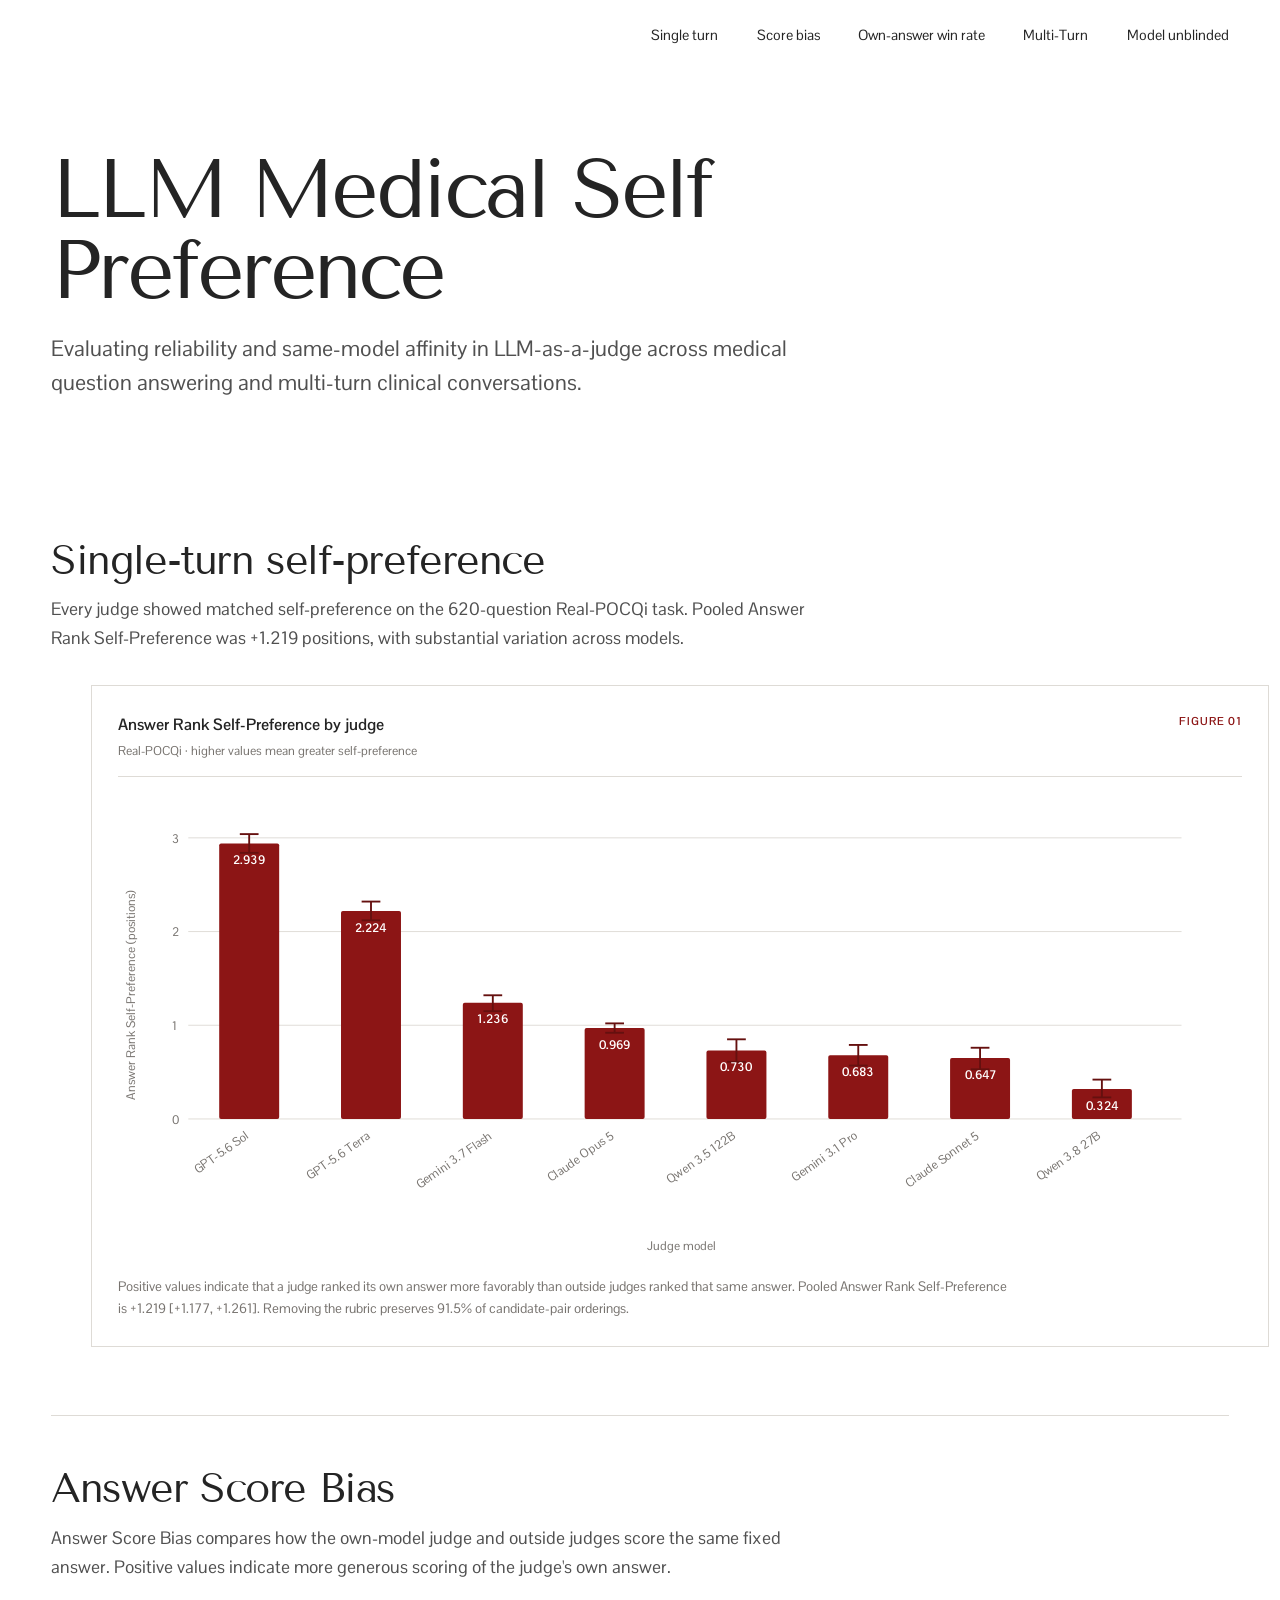
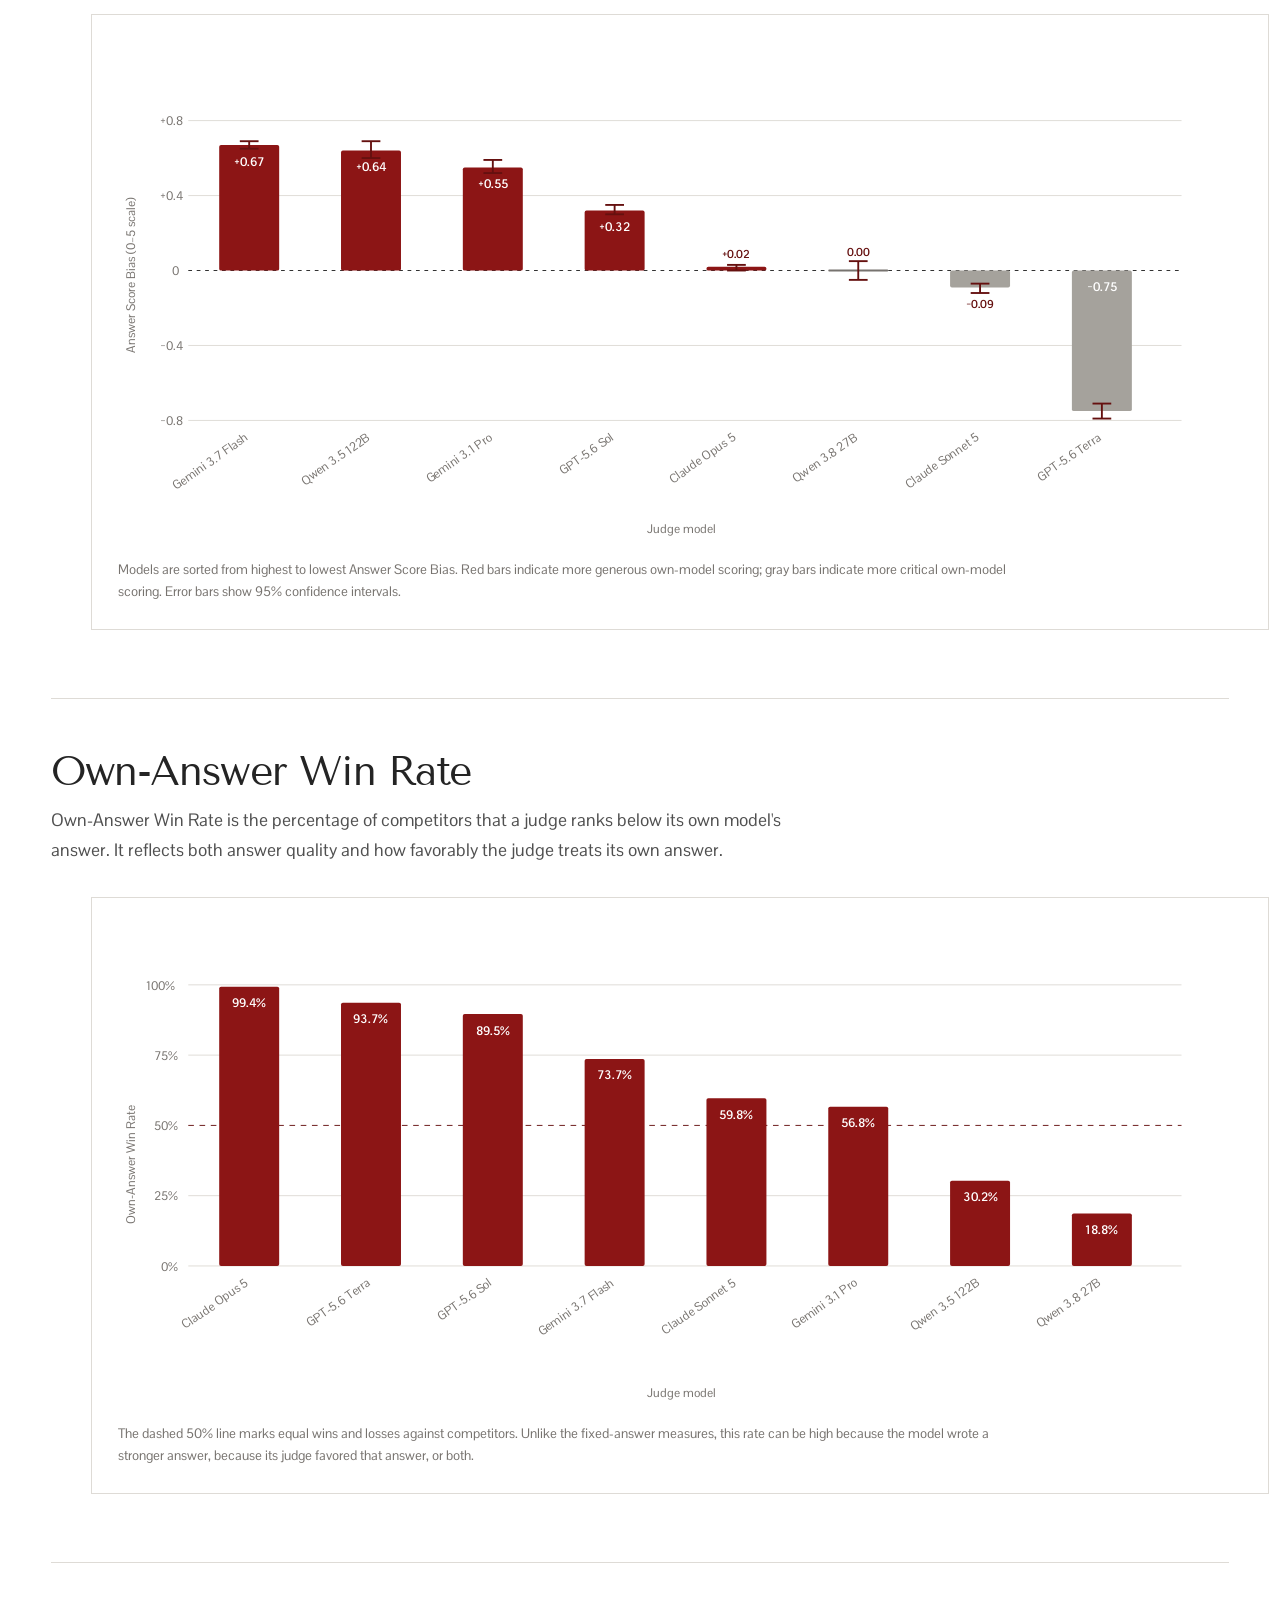
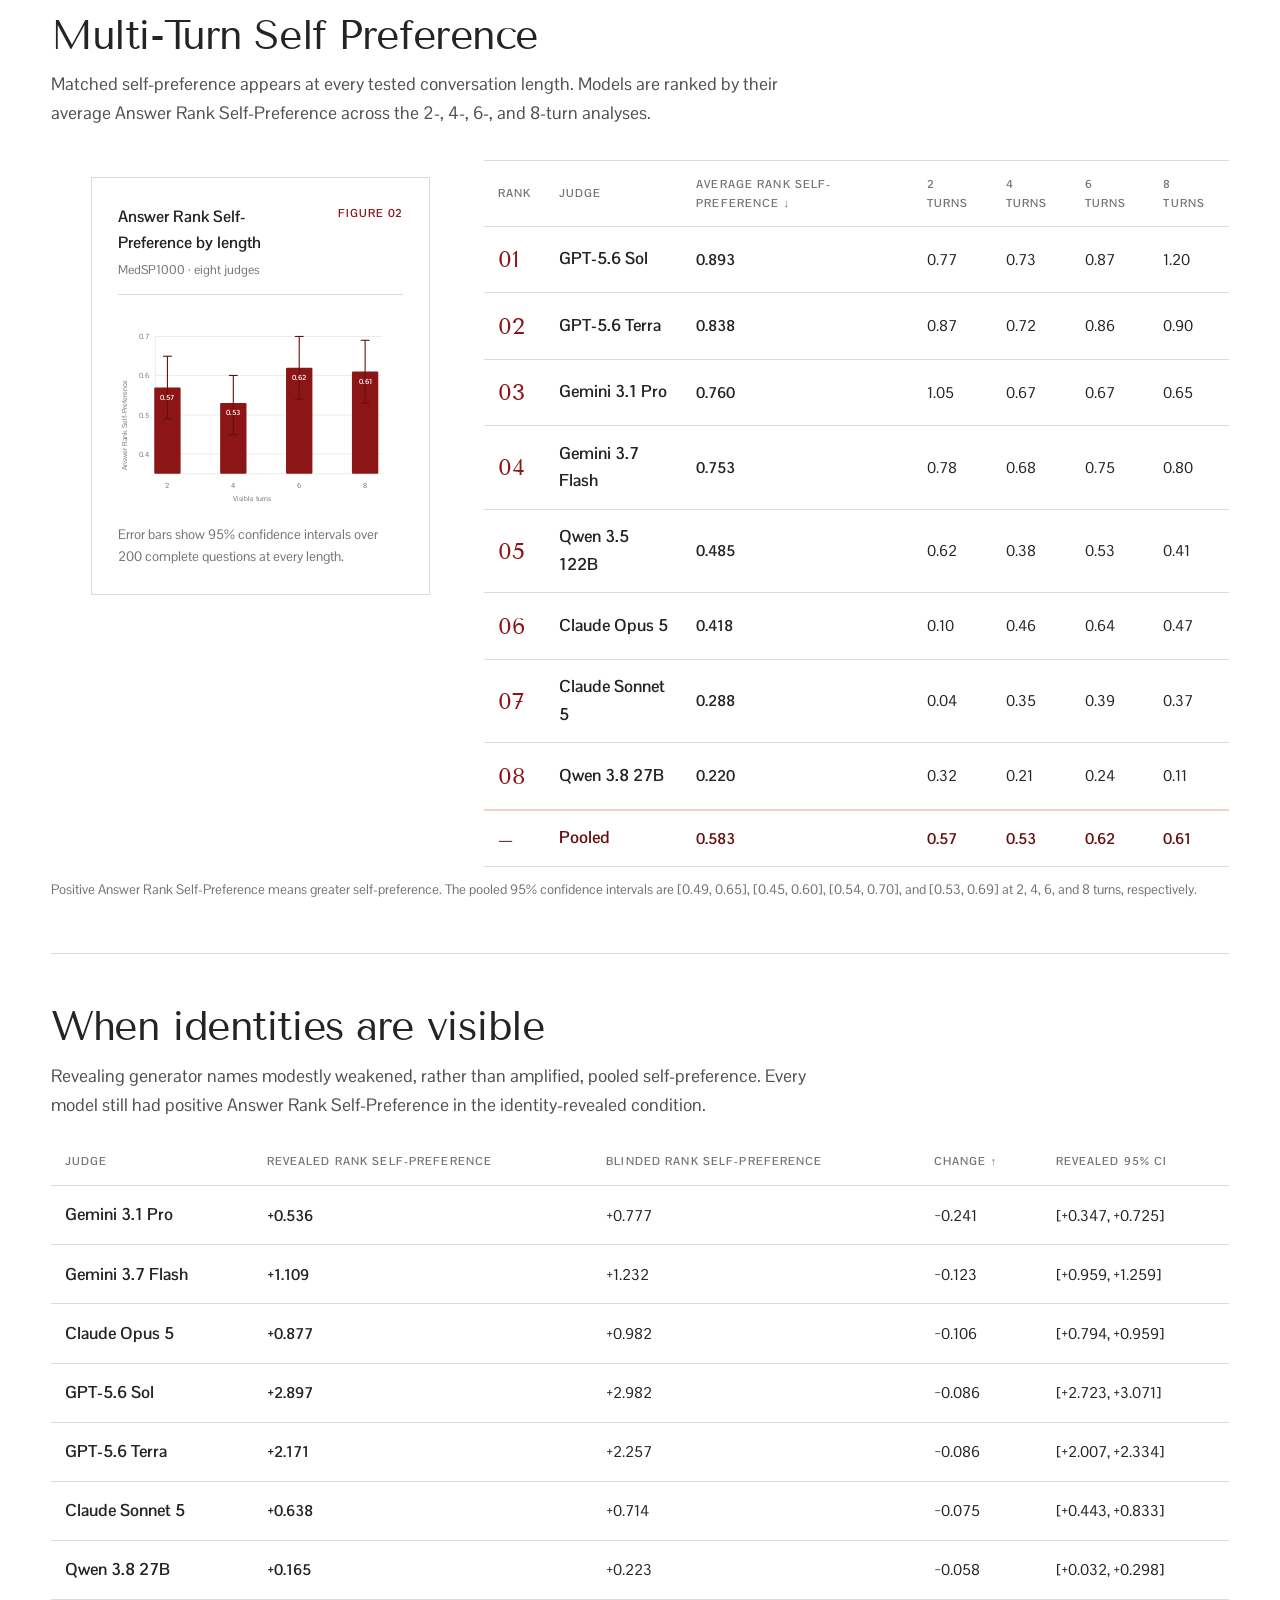
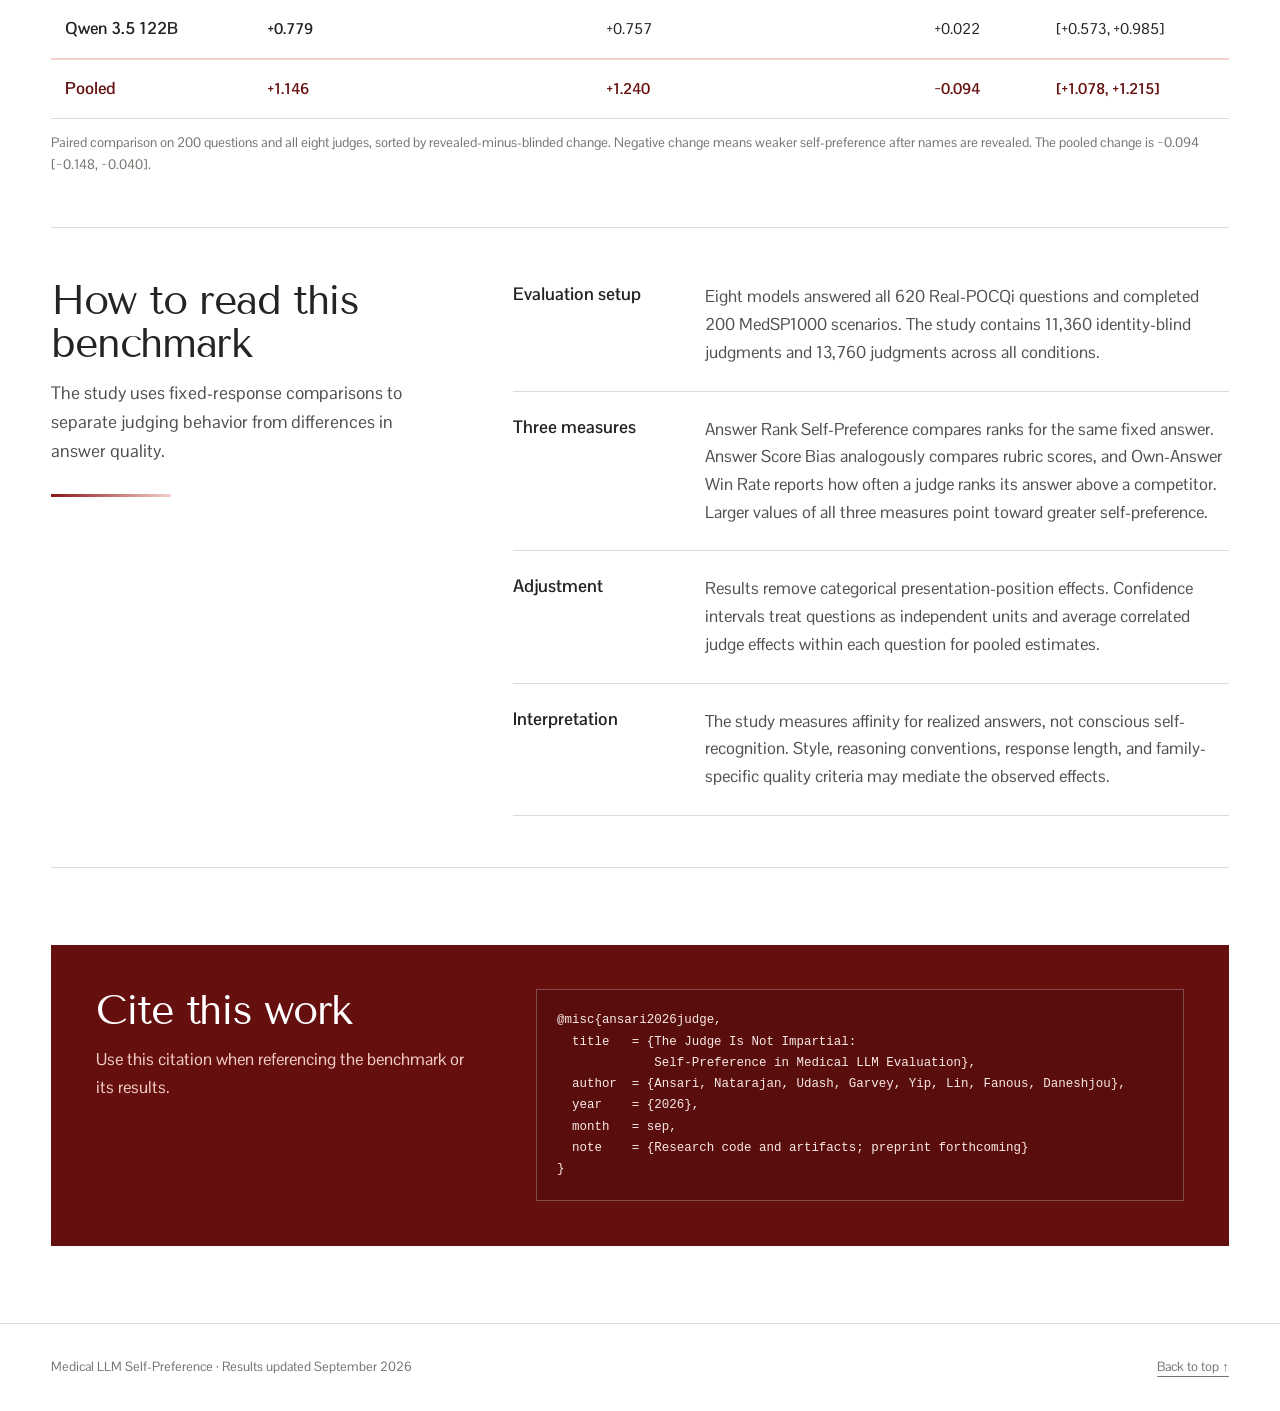
==== commit 0617cbb1: "Update leaderboard citation from Sep 6 draft" ====
--- a/src/leaderboard/index.html
+++ b/src/leaderboard/index.html
@@ -401,10 +401,12 @@
             Use this citation when referencing the benchmark or its results.
           </p>
         </div>
-        <pre><code>@misc{ansari2026medicalselfpreference,
-  title   = {Medical LLM Self-Preference},
-  author  = {Ansari, Zara and Natarajan, Shlok and Fanous, Aaron and Daneshjou, Roxana},
+        <pre><code>@misc{ansari2026judge,
+  title   = {The Judge Is Not Impartial:
+             Self-Preference in Medical LLM Evaluation},
+  author  = {Ansari, Natarajan, Udash, Garvey, Yip, Lin, Fanous, Daneshjou},
   year    = {2026},
+  month   = sep,
   note    = {Research code and artifacts; preprint forthcoming}
 }</code></pre>
       </section>
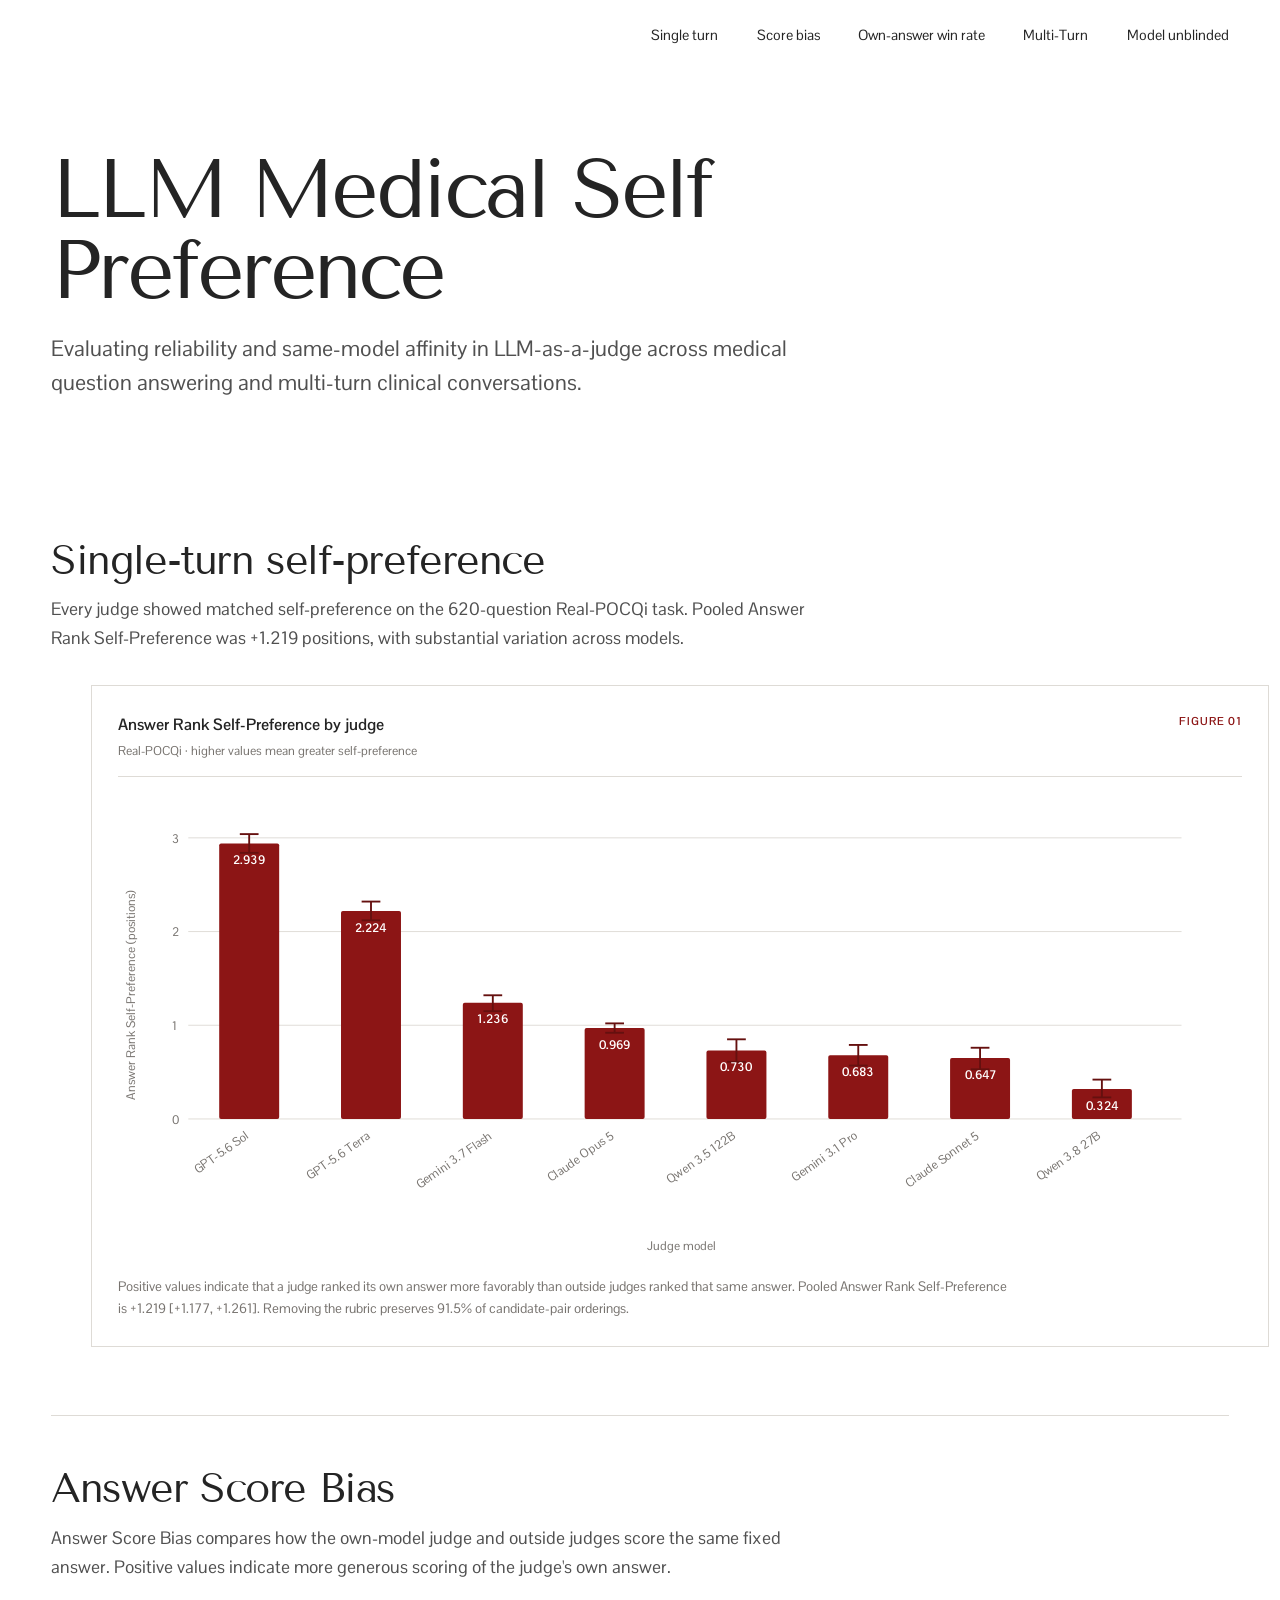
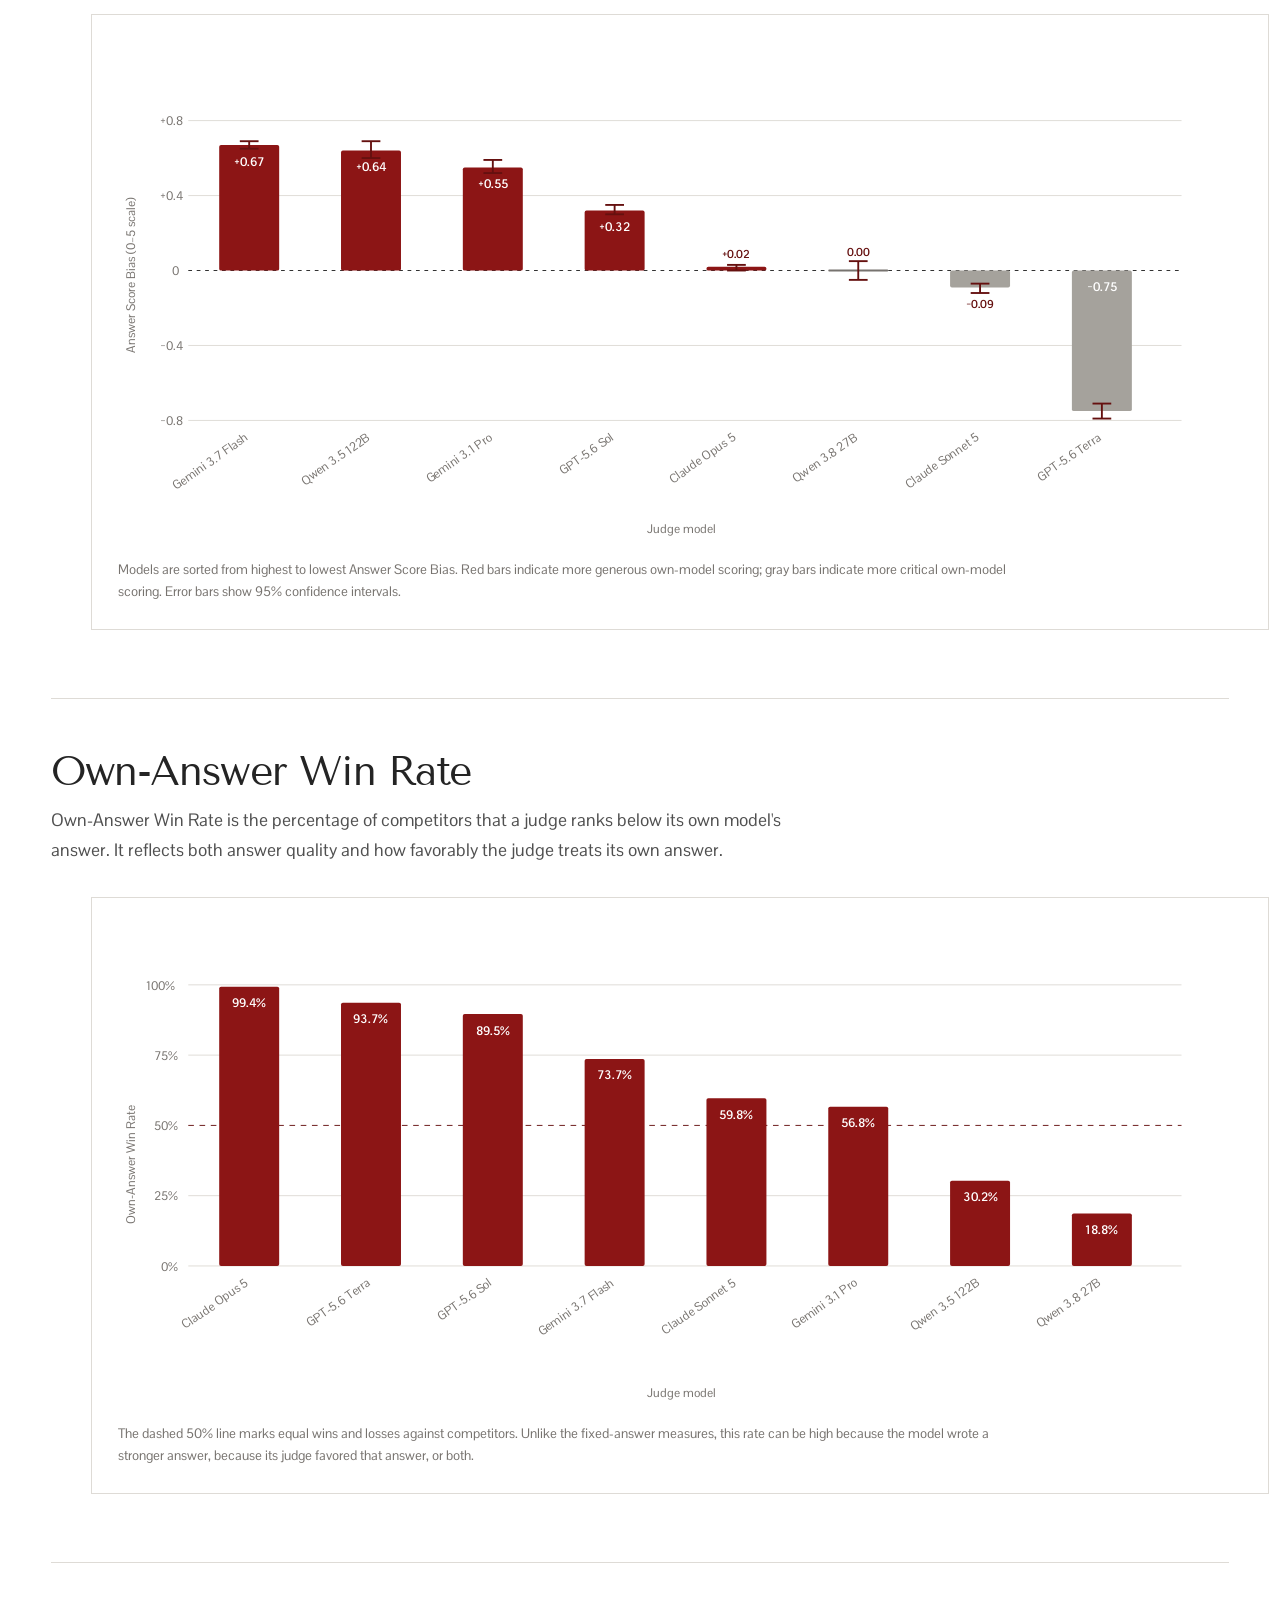
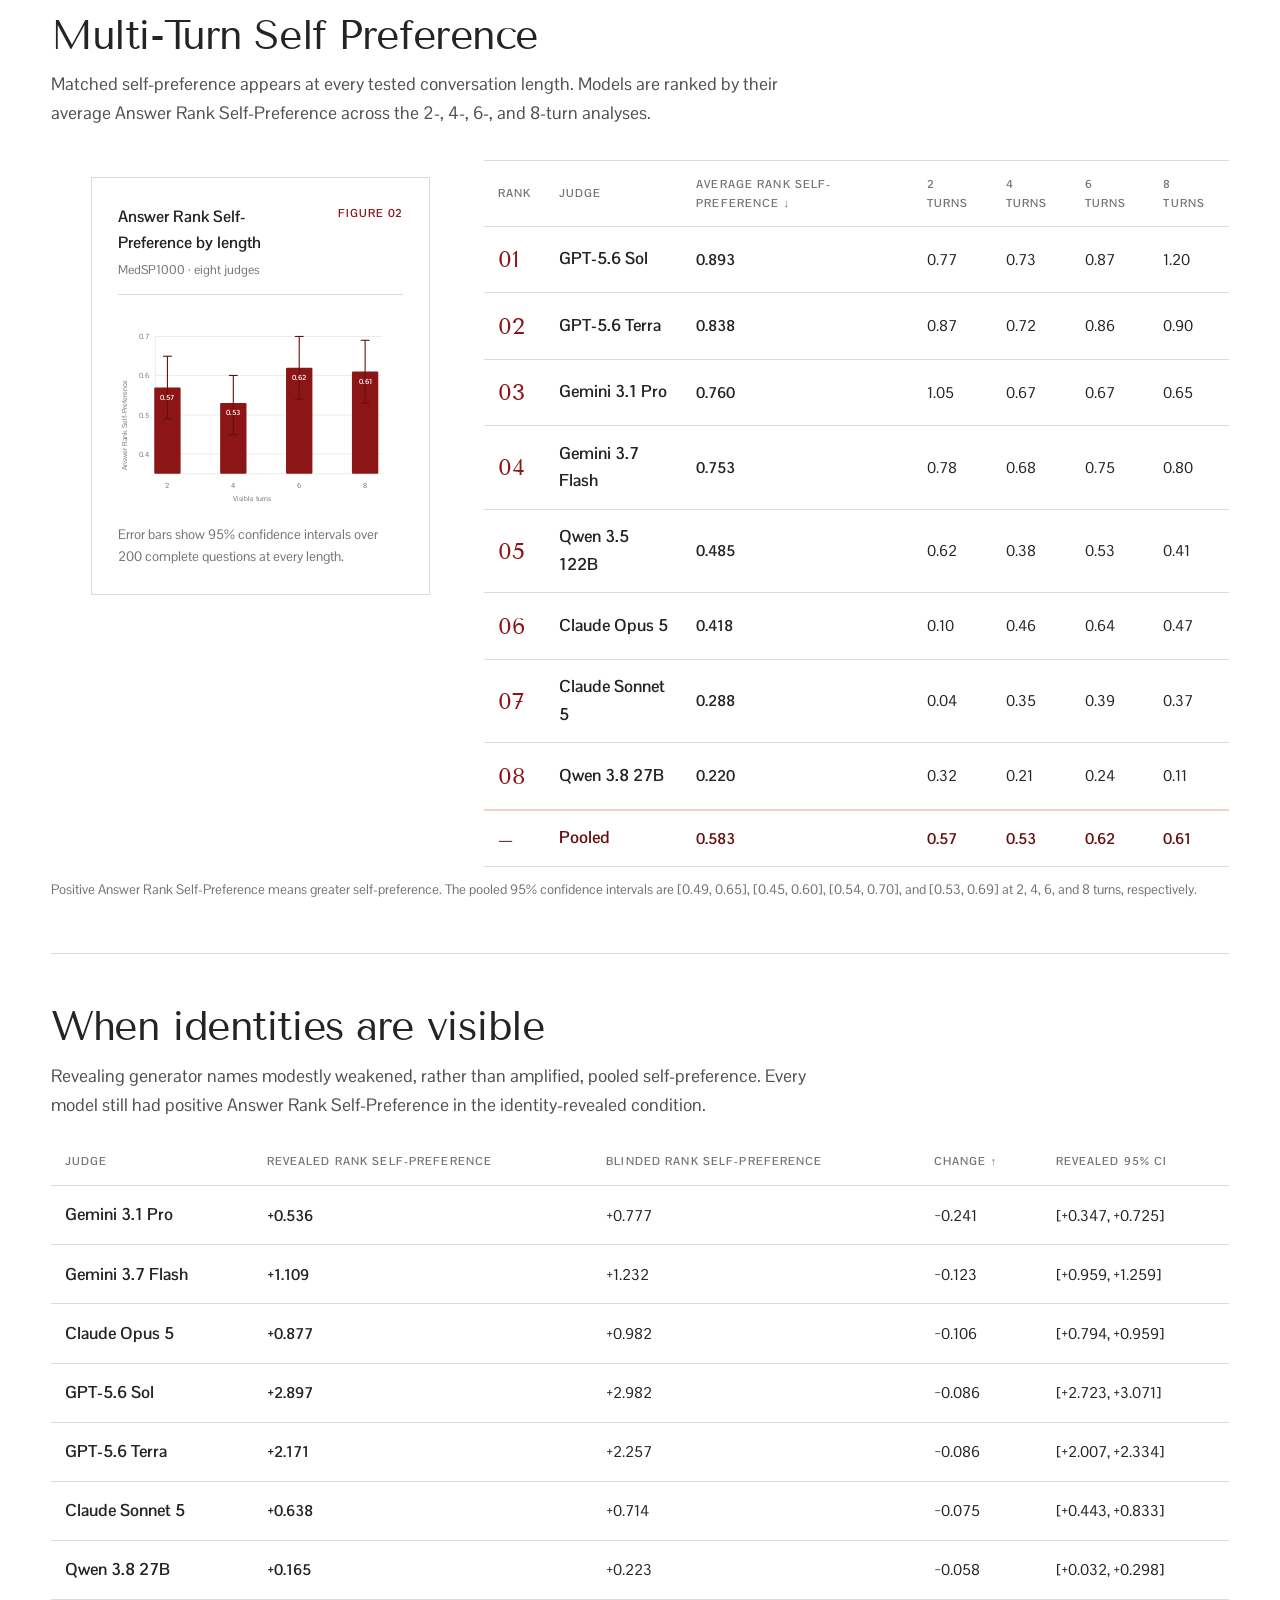
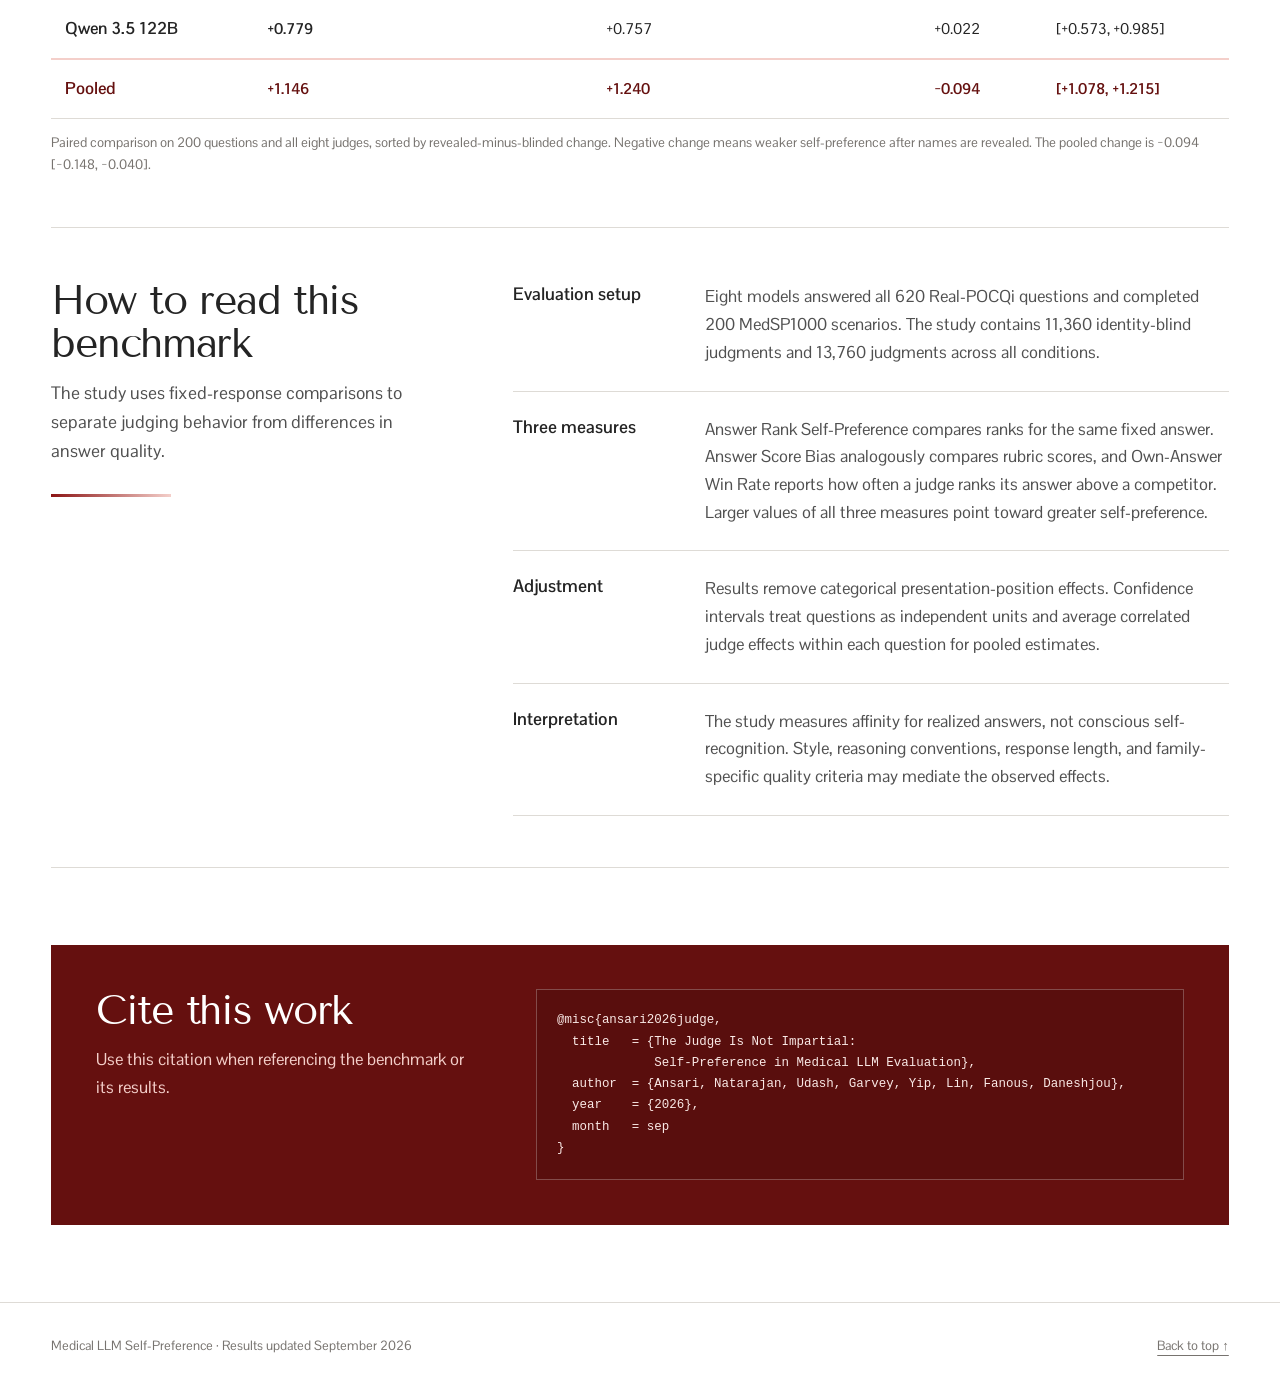
==== commit f3c0724d: "Remove note from leaderboard citation" ====
--- a/src/leaderboard/index.html
+++ b/src/leaderboard/index.html
@@ -406,8 +406,7 @@
              Self-Preference in Medical LLM Evaluation},
   author  = {Ansari, Natarajan, Udash, Garvey, Yip, Lin, Fanous, Daneshjou},
   year    = {2026},
-  month   = sep,
-  note    = {Research code and artifacts; preprint forthcoming}
+  month   = sep
 }</code></pre>
       </section>
     </main>
